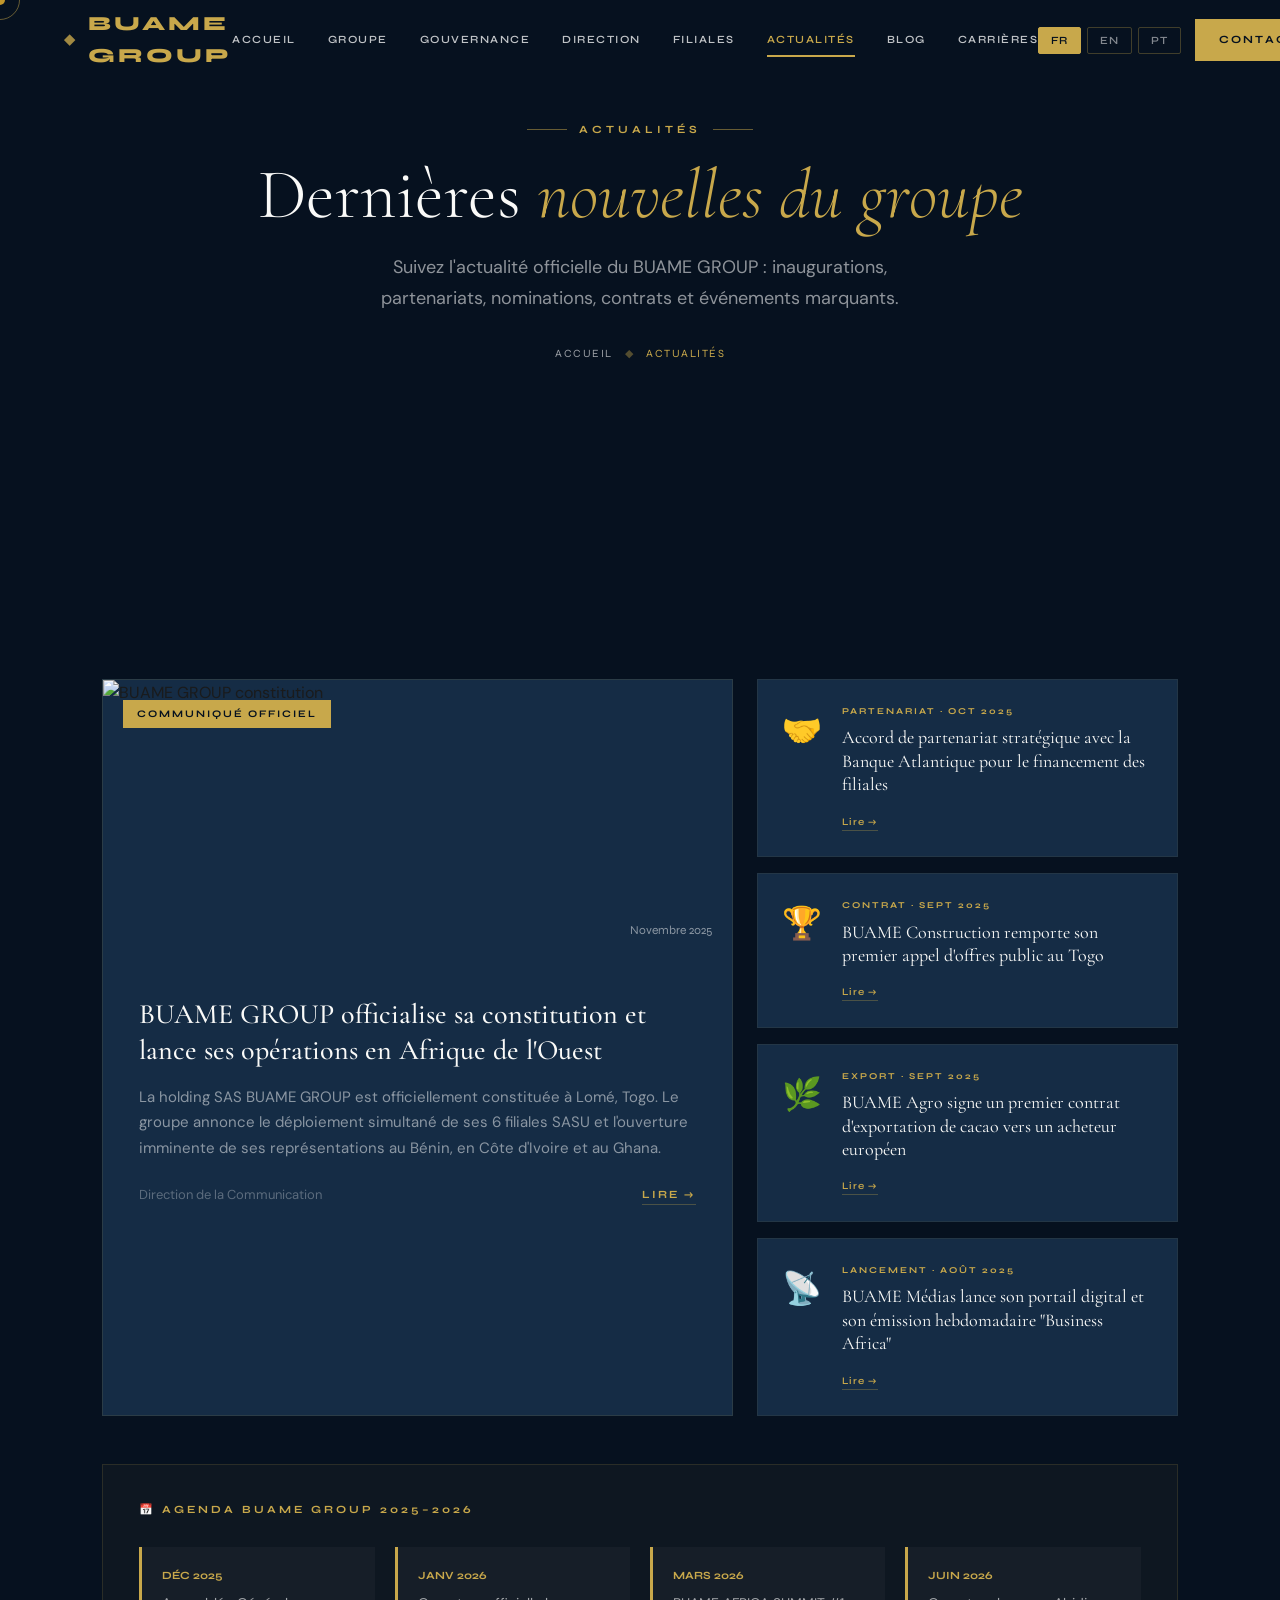
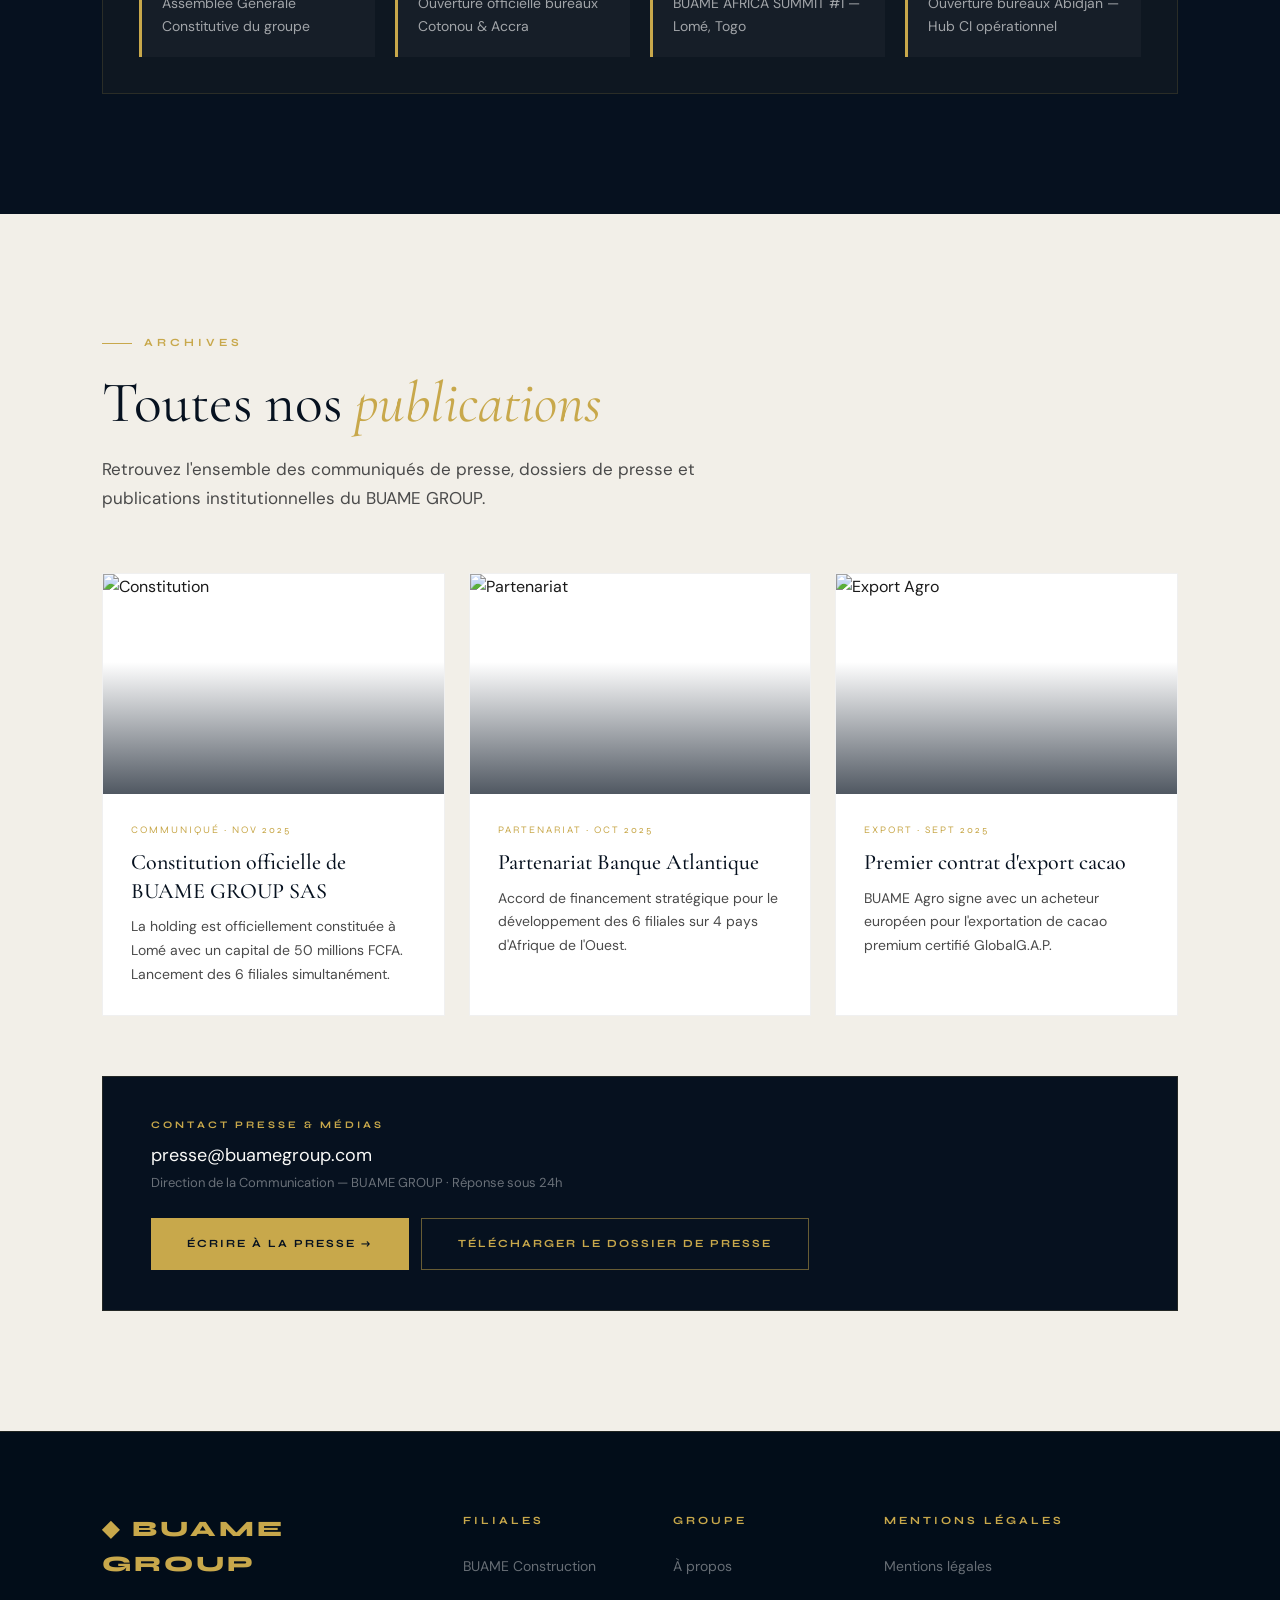
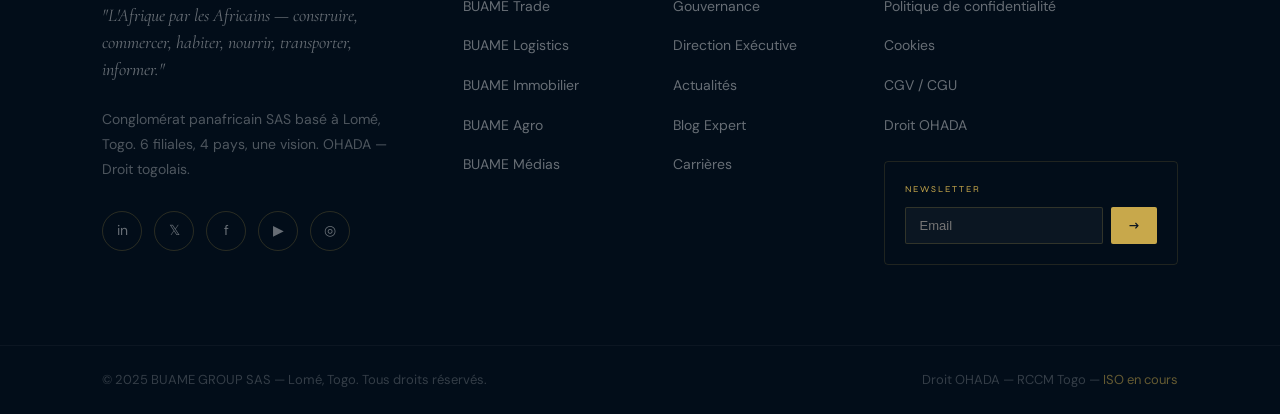
==== actualites.html @ 4467063e "Add files via upload" ====
<!DOCTYPE html>
<html lang="fr">
<head>
<meta charset="UTF-8">
<meta name="viewport" content="width=device-width, initial-scale=1.0">
<title>BUAME GROUP — Actualités | Communiqués Officiels, Partenariats & Événements</title>
<meta name="description" content="Suivez l'actualité officielle de BUAME GROUP : inaugurations, partenariats, nominations, contrats et événements marquants en Afrique de l'Ouest.">
<meta name="robots" content="index, follow">
<link rel="canonical" href="https://www.buamegroup.com/actualites.html">
<link rel="preconnect" href="https://fonts.googleapis.com">
<link href="https://fonts.googleapis.com/css2?family=Cormorant+Garamond:wght@300;400;500;600;700&family=Syne:wght@400;500;600;700;800&family=DM+Sans:wght@300;400;500&display=swap" rel="stylesheet">
<link rel="stylesheet" href="style.css">
</head>
<body>
<div class="cursor" id="cursor"></div>
<div class="cursor-ring" id="cursorRing"></div>
<div class="mobile-menu" id="mobileMenu">
  <a href="index.html" onclick="closeMobileMenu()" data-i18n="nav.home">Accueil</a>
  <a href="groupe.html" onclick="closeMobileMenu()" data-i18n="nav.group">Groupe</a>
  <a href="gouvernance.html" onclick="closeMobileMenu()" data-i18n="nav.governance">Gouvernance</a>
  <a href="direction.html" onclick="closeMobileMenu()" data-i18n="nav.direction">Direction</a>
  <a href="filiales.html" onclick="closeMobileMenu()" data-i18n="nav.filiales">Filiales</a>
  <a href="actualites.html" onclick="closeMobileMenu()" data-i18n="nav.news">Actualités</a>
  <a href="blog.html" onclick="closeMobileMenu()" data-i18n="nav.blog">Blog</a>
  <a href="recrutement.html" onclick="closeMobileMenu()" data-i18n="nav.careers">Carrières</a>
  <a href="contact.html" onclick="closeMobileMenu()" data-i18n="nav.contact">Contact</a>
  <div class="nav-lang" style="margin-top:24px">
    <button class="lang-btn" onclick="setLang('fr');closeMobileMenu()">FR</button>
    <button class="lang-btn" onclick="setLang('en');closeMobileMenu()">EN</button>
    <button class="lang-btn" onclick="setLang('pt');closeMobileMenu()">PT</button>
  </div>
</div>
<nav id="mainNav">
  <a class="nav-logo" href="index.html"><span class="nav-logo-diamond">◆</span> BUAME GROUP</a>
  <div class="nav-links">
    <a href="index.html" data-i18n="nav.home">Accueil</a>
    <a href="groupe.html" data-i18n="nav.group">Groupe</a>
    <a href="gouvernance.html" data-i18n="nav.governance">Gouvernance</a>
    <a href="direction.html" data-i18n="nav.direction">Direction</a>
    <a href="filiales.html" data-i18n="nav.filiales">Filiales</a>
    <a href="actualites.html" class="active" data-i18n="nav.news">Actualités</a>
    <a href="blog.html" data-i18n="nav.blog">Blog</a>
    <a href="recrutement.html" data-i18n="nav.careers">Carrières</a>
  </div>
  <div style="display:flex;gap:14px;align-items:center">
    <div class="nav-lang">
      <button class="lang-btn active" onclick="setLang('fr')">FR</button>
      <button class="lang-btn" onclick="setLang('en')">EN</button>
      <button class="lang-btn" onclick="setLang('pt')">PT</button>
    </div>
    <a href="contact.html" class="nav-cta" data-i18n="nav.contact">Contact</a>
    <div class="nav-hamburger" id="hamburger" onclick="toggleMobileMenu()"><span></span><span></span><span></span></div>
  </div>
</nav>

<section class="page-header">
  <div class="page-header-bg" style="background-image:url('https://images.unsplash.com/photo-1504711434969-e33886168f5c?w=1920&q=80')"></div>
  <div class="page-header-overlay"></div>
  <div class="page-header-content">
    <div class="page-header-eyebrow" data-i18n="actualites.eyebrow">Actualités</div>
    <h1 class="page-header-title">Dernières <em>nouvelles du groupe</em></h1>
    <p class="page-header-subtitle" data-i18n="actualites.subtitle">Suivez l'actualité officielle du BUAME GROUP : inaugurations, partenariats, nominations, contrats et événements marquants.</p>
    <div class="breadcrumbs">
      <a href="index.html">Accueil</a><span class="sep">◆</span><span class="current">Actualités</span>
    </div>
  </div>
</section>

<!-- NEWS FEATURED -->
<section style="background:var(--navy);padding:120px 8%">
  <div class="news-featured">
    <div class="news-main reveal">
      <div class="news-main-img">
        <img src="https://images.unsplash.com/photo-1486406146926-c627a92ad1ab?w=1200&q=80" alt="BUAME GROUP constitution">
        <div class="news-main-img-overlay"></div>
        <div class="news-main-badge">COMMUNIQUÉ OFFICIEL</div>
        <div class="news-main-date">Novembre 2025</div>
      </div>
      <div class="news-main-body">
        <div style="font-family:'Cormorant Garamond',serif;font-size:28px;font-weight:500;color:var(--white);margin-bottom:16px;line-height:1.3">BUAME GROUP officialise sa constitution et lance ses opérations en Afrique de l'Ouest</div>
        <p style="font-size:15px;color:rgba(255,255,255,0.5);line-height:1.7;margin-bottom:24px">La holding SAS BUAME GROUP est officiellement constituée à Lomé, Togo. Le groupe annonce le déploiement simultané de ses 6 filiales SASU et l'ouverture imminente de ses représentations au Bénin, en Côte d'Ivoire et au Ghana.</p>
        <div style="display:flex;justify-content:space-between;align-items:center">
          <span style="font-size:13px;color:rgba(255,255,255,0.3)">Direction de la Communication</span>
          <a href="#" style="font-family:'Syne',sans-serif;font-size:11px;font-weight:700;letter-spacing:2px;text-transform:uppercase;color:var(--gold);text-decoration:none;border-bottom:1px solid rgba(200,168,75,0.3)">Lire →</a>
        </div>
      </div>
    </div>
    <div class="news-list">
      <div class="news-item reveal reveal-delay-1">
        <div class="news-item-icon">🤝</div>
        <div>
          <div class="news-item-meta">Partenariat · Oct 2025</div>
          <div class="news-item-title">Accord de partenariat stratégique avec la Banque Atlantique pour le financement des filiales</div>
          <a href="#" class="news-item-link">Lire →</a>
        </div>
      </div>
      <div class="news-item reveal reveal-delay-2">
        <div class="news-item-icon">🏆</div>
        <div>
          <div class="news-item-meta">Contrat · Sept 2025</div>
          <div class="news-item-title">BUAME Construction remporte son premier appel d'offres public au Togo</div>
          <a href="#" class="news-item-link">Lire →</a>
        </div>
      </div>
      <div class="news-item reveal reveal-delay-3">
        <div class="news-item-icon">🌿</div>
        <div>
          <div class="news-item-meta">Export · Sept 2025</div>
          <div class="news-item-title">BUAME Agro signe un premier contrat d'exportation de cacao vers un acheteur européen</div>
          <a href="#" class="news-item-link">Lire →</a>
        </div>
      </div>
      <div class="news-item reveal reveal-delay-4">
        <div class="news-item-icon">📡</div>
        <div>
          <div class="news-item-meta">Lancement · Août 2025</div>
          <div class="news-item-title">BUAME Médias lance son portail digital et son émission hebdomadaire "Business Africa"</div>
          <a href="#" class="news-item-link">Lire →</a>
        </div>
      </div>
    </div>
  </div>

  <!-- AGENDA -->
  <div class="news-agenda reveal">
    <div class="news-agenda-title">📅 Agenda BUAME GROUP 2025–2026</div>
    <div class="news-agenda-grid">
      <div class="news-agenda-item">
        <div class="news-agenda-date">DÉC 2025</div>
        <div class="news-agenda-text">Assemblée Générale Constitutive du groupe</div>
      </div>
      <div class="news-agenda-item">
        <div class="news-agenda-date">JANV 2026</div>
        <div class="news-agenda-text">Ouverture officielle bureaux Cotonou & Accra</div>
      </div>
      <div class="news-agenda-item">
        <div class="news-agenda-date">MARS 2026</div>
        <div class="news-agenda-text">BUAME AFRICA SUMMIT #1 — Lomé, Togo</div>
      </div>
      <div class="news-agenda-item">
        <div class="news-agenda-date">JUIN 2026</div>
        <div class="news-agenda-text">Ouverture bureaux Abidjan — Hub CI opérationnel</div>
      </div>
    </div>
  </div>
</section>

<!-- ARCHIVES -->
<section style="background:var(--off-white);padding:120px 8%">
  <div class="section-eyebrow">Archives</div>
  <h2 class="section-title">Toutes nos <em>publications</em></h2>
  <p class="section-subtitle" style="margin-bottom:60px">Retrouvez l'ensemble des communiqués de presse, dossiers de presse et publications institutionnelles du BUAME GROUP.</p>
  <div style="display:grid;grid-template-columns:repeat(3,1fr);gap:24px">
    <div class="card reveal">
      <div class="card-img-wrap"><img src="https://images.unsplash.com/photo-1504307651254-35680f356dfd?w=600&q=80" alt="Constitution" class="card-img"><div class="card-img-overlay"></div></div>
      <div class="card-body">
        <div class="card-meta">COMMUNIQUÉ · NOV 2025</div>
        <div class="card-title">Constitution officielle de BUAME GROUP SAS</div>
        <div class="card-text">La holding est officiellement constituée à Lomé avec un capital de 50 millions FCFA. Lancement des 6 filiales simultanément.</div>
      </div>
    </div>
    <div class="card reveal reveal-delay-1">
      <div class="card-img-wrap"><img src="https://images.unsplash.com/photo-1586528116311-ad8dd3c8310d?w=600&q=80" alt="Partenariat" class="card-img"><div class="card-img-overlay"></div></div>
      <div class="card-body">
        <div class="card-meta">PARTENARIAT · OCT 2025</div>
        <div class="card-title">Partenariat Banque Atlantique</div>
        <div class="card-text">Accord de financement stratégique pour le développement des 6 filiales sur 4 pays d'Afrique de l'Ouest.</div>
      </div>
    </div>
    <div class="card reveal reveal-delay-2">
      <div class="card-img-wrap"><img src="https://images.unsplash.com/photo-1500382017468-9049fed747ef?w=600&q=80" alt="Export Agro" class="card-img"><div class="card-img-overlay"></div></div>
      <div class="card-body">
        <div class="card-meta">EXPORT · SEPT 2025</div>
        <div class="card-title">Premier contrat d'export cacao</div>
        <div class="card-text">BUAME Agro signe avec un acheteur européen pour l'exportation de cacao premium certifié GlobalG.A.P.</div>
      </div>
    </div>
  </div>
  <!-- Presse contact -->
  <div style="margin-top:60px;background:var(--navy);padding:40px 48px;display:flex;justify-content:space-between;align-items:center;flex-wrap:wrap;gap:24px;border:1px solid rgba(200,168,75,0.15)" class="reveal">
    <div>
      <div style="font-family:'Syne',sans-serif;font-size:10px;font-weight:700;letter-spacing:3px;text-transform:uppercase;color:var(--gold);margin-bottom:8px">Contact Presse & Médias</div>
      <div style="font-size:18px;color:var(--white)">presse@buamegroup.com</div>
      <div style="font-size:13px;color:rgba(255,255,255,0.4);margin-top:4px">Direction de la Communication — BUAME GROUP · Réponse sous 24h</div>
    </div>
    <div style="display:flex;gap:12px;flex-wrap:wrap">
      <a href="mailto:presse@buamegroup.com" class="btn btn-primary" style="font-size:11px">Écrire à la presse →</a>
      <a href="#" class="btn btn-outline" style="font-size:11px;color:var(--gold)">Télécharger le dossier de presse</a>
    </div>
  </div>
</section>

<footer>
  <div class="footer-main">
    <div class="footer-brand">
      <div class="footer-logo">◆ BUAME GROUP</div>
      <div class="footer-tagline" data-i18n="footer.tagline">"L'Afrique par les Africains — construire, commercer, habiter, nourrir, transporter, informer."</div>
      <div class="footer-desc">Conglomérat panafricain SAS basé à Lomé, Togo. 6 filiales, 4 pays, une vision. OHADA — Droit togolais.</div>
      <div class="social-links">
        <a class="social-link" href="#" aria-label="LinkedIn">in</a>
        <a class="social-link" href="#" aria-label="Twitter/X">𝕏</a>
        <a class="social-link" href="#" aria-label="Facebook">f</a>
        <a class="social-link" href="#" aria-label="YouTube">▶</a>
        <a class="social-link" href="#" aria-label="Instagram">◎</a>
      </div>
    </div>
    <div><div class="footer-col-title">Filiales</div><ul class="footer-links"><li><a href="filiales.html">BUAME Construction</a></li><li><a href="filiales.html">BUAME Trade</a></li><li><a href="filiales.html">BUAME Logistics</a></li><li><a href="filiales.html">BUAME Immobilier</a></li><li><a href="filiales.html">BUAME Agro</a></li><li><a href="filiales.html">BUAME Médias</a></li></ul></div>
    <div><div class="footer-col-title">Groupe</div><ul class="footer-links"><li><a href="groupe.html">À propos</a></li><li><a href="gouvernance.html">Gouvernance</a></li><li><a href="direction.html">Direction Exécutive</a></li><li><a href="actualites.html">Actualités</a></li><li><a href="blog.html">Blog Expert</a></li><li><a href="recrutement.html">Carrières</a></li></ul></div>
    <div>
      <div class="footer-col-title">Mentions Légales</div>
      <ul class="footer-links"><li><a href="#">Mentions légales</a></li><li><a href="#">Politique de confidentialité</a></li><li><a href="#">Cookies</a></li><li><a href="#">CGV / CGU</a></li><li><a href="#">Droit OHADA</a></li></ul>
      <div style="margin-top:24px;padding:20px;border:1px solid rgba(200,168,75,0.15);border-radius:4px">
        <div style="font-family:'Syne',sans-serif;font-size:9px;letter-spacing:2px;text-transform:uppercase;color:var(--gold);margin-bottom:10px">Newsletter</div>
        <div style="display:flex;gap:8px"><input type="email" placeholder="Email" id="newsletterEmail" style="flex:1;padding:10px 14px;background:rgba(255,255,255,0.04);border:1px solid rgba(200,168,75,0.2);color:var(--white);font-size:13px;outline:none;border-radius:2px"><button onclick="subscribeNewsletter()" style="padding:10px 18px;background:var(--gold);color:var(--navy);border:none;cursor:pointer;font-family:'Syne',sans-serif;font-size:12px;font-weight:700;border-radius:2px">→</button></div>
      </div>
    </div>
  </div>
  <div class="footer-bottom">
    <div class="footer-legal">© 2025 BUAME GROUP SAS — Lomé, Togo. Tous droits réservés.</div>
    <div class="footer-legal">Droit OHADA — RCCM Togo — <a href="#">ISO en cours</a></div>
  </div>
</footer>
<div class="modal-overlay" id="filialeModal"><div class="modal"><button class="modal-close" onclick="closeModal()">×</button><div id="modalContent"></div></div></div>
<div id="toast"></div>
<script src="script.js"></script>
</body>
</html>
---- style.css ----
/* ── VARIABLES ── */
:root {
  --gold: #C8A84B;
  --gold-light: #E8C96A;
  --gold-pale: #F5ECC8;
  --gold-dim: rgba(200,168,75,0.15);
  --navy: #06111F;
  --navy-mid: #0D1F35;
  --navy-light: #152C45;
  --navy-soft: #1a3a5c;
  --white: #FAFAF8;
  --off-white: #F2EFE8;
  --cream: #F8F6F0;
  --text: #1A1A1A;
  --text-mid: #4A4A4A;
  --text-light: #888;
  --border: rgba(200,168,75,0.2);
  --radius: 4px;
  --transition: 0.4s cubic-bezier(0.25,0.46,0.45,0.94);
  --shadow-sm: 0 4px 20px rgba(0,0,0,0.05);
  --shadow-md: 0 8px 40px rgba(0,0,0,0.1);
  --shadow-lg: 0 20px 60px rgba(0,0,0,0.15);
  --shadow-gold: 0 12px 40px rgba(200,168,75,0.25);
}

/* ── RESET ── */
*, *::before, *::after { box-sizing: border-box; margin: 0; padding: 0; }
html { scroll-behavior: smooth; font-size: 16px; }
body {
  font-family: 'DM Sans', sans-serif;
  background: var(--white);
  color: var(--text);
  overflow-x: hidden;
  line-height: 1.6;
  -webkit-font-smoothing: antialiased;
}

/* ── CURSOR ── */
@media (pointer: fine) {
  body { cursor: none; }
  .cursor, .cursor-ring { display: block; }
}
@media (pointer: coarse) {
  body { cursor: auto; }
  .cursor, .cursor-ring { display: none !important; }
}
.cursor {
  position: fixed; width: 10px; height: 10px;
  background: var(--gold); border-radius: 50%;
  pointer-events: none; z-index: 99999;
  transform: translate(-50%,-50%);
  transition: transform 0.1s, width 0.3s, height 0.3s, background 0.3s;
  mix-blend-mode: difference;
}
.cursor-ring {
  position: fixed; width: 40px; height: 40px;
  border: 1px solid var(--gold); border-radius: 50%;
  pointer-events: none; z-index: 99998;
  transform: translate(-50%,-50%);
  transition: transform 0.15s ease-out, width 0.3s, height 0.3s, opacity 0.3s;
  opacity: 0.5;
}
body:has(a:hover) .cursor, body:has(button:hover) .cursor,
body:has(.btn:hover) .cursor { width: 6px; height: 6px; }
body:has(a:hover) .cursor-ring, body:has(button:hover) .cursor-ring,
body:has(.btn:hover) .cursor-ring { width: 56px; height: 56px; opacity: 0.8; border-color: var(--gold-light); }

/* ── SCROLLBAR ── */
::-webkit-scrollbar { width: 6px; }
::-webkit-scrollbar-track { background: var(--navy); }
::-webkit-scrollbar-thumb { background: var(--gold); border-radius: 3px; }

/* ── NAV ── */
nav {
  position: fixed; top: 0; left: 0; right: 0; z-index: 1000;
  padding: 0 5%;
  display: flex; align-items: center; justify-content: space-between;
  height: 80px;
  transition: all 0.5s cubic-bezier(0.25,0.46,0.45,0.94);
}
nav.scrolled {
  background: rgba(6,17,31,0.95);
  backdrop-filter: blur(20px) saturate(1.2);
  border-bottom: 1px solid var(--border);
  height: 70px;
}
.nav-logo {
  font-family: 'Syne', sans-serif;
  font-size: 20px; font-weight: 800;
  color: var(--gold); letter-spacing: 3px;
  text-decoration: none;
  display: flex; align-items: center; gap: 10px;
}
.nav-logo-diamond { font-size: 14px; opacity: 0.8; }
.nav-links { display: flex; gap: 32px; align-items: center; }
.nav-links a {
  font-family: 'Syne', sans-serif;
  font-size: 11px; font-weight: 600;
  color: rgba(255,255,255,0.75);
  text-decoration: none; letter-spacing: 1.5px; text-transform: uppercase;
  transition: all 0.3s ease;
  position: relative;
  padding: 8px 0;
}
.nav-links a::after {
  content: ''; position: absolute; bottom: 0; left: 0; width: 0; height: 2px;
  background: var(--gold); transition: width 0.3s ease;
}
.nav-links a:hover, .nav-links a.active { color: var(--gold); }
.nav-links a:hover::after, .nav-links a.active::after { width: 100%; }
.nav-lang { display: flex; gap: 6px; }
.lang-btn {
  font-family: 'Syne', sans-serif;
  font-size: 11px; font-weight: 600;
  padding: 6px 12px; border-radius: 2px;
  border: 1px solid rgba(200,168,75,0.3);
  background: transparent; color: rgba(255,255,255,0.5);
  cursor: none; letter-spacing: 1px;
  transition: all 0.3s;
}
.lang-btn.active, .lang-btn:hover {
  background: var(--gold); color: var(--navy); border-color: var(--gold);
}
.nav-cta {
  font-family: 'Syne', sans-serif;
  font-size: 11px; font-weight: 700; letter-spacing: 2px; text-transform: uppercase;
  padding: 12px 24px; background: var(--gold); color: var(--navy);
  border: none; cursor: none; transition: all 0.3s;
  text-decoration: none; display: inline-block;
}
.nav-cta:hover { background: var(--gold-light); transform: translateY(-2px); box-shadow: var(--shadow-gold); }
.nav-hamburger { display: none; flex-direction: column; gap: 6px; cursor: none; padding: 8px; }
.nav-hamburger span { display: block; width: 26px; height: 1.5px; background: var(--gold); transition: all 0.3s; border-radius: 1px; }

/* ── MOBILE MENU ── */
.mobile-menu {
  position: fixed; inset: 0; background: var(--navy);
  z-index: 999; display: flex; flex-direction: column;
  align-items: center; justify-content: center; gap: 28px;
  transform: translateX(100%);
  transition: transform 0.6s cubic-bezier(0.25,0.46,0.45,0.94);
}
.mobile-menu.open { transform: translateX(0); }
.mobile-menu a {
  font-family: 'Cormorant Garamond', serif;
  font-size: 32px; font-weight: 300; color: var(--white);
  text-decoration: none; transition: color 0.3s;
  letter-spacing: 1px;
}
.mobile-menu a:hover { color: var(--gold); }
.mobile-menu .nav-lang { margin-top: 20px; }

/* ── PAGE HEADER ── */
.page-header {
  min-height: 55vh;
  background: var(--navy);
  display: flex; align-items: center; justify-content: center;
  position: relative; overflow: hidden;
  padding-top: 80px;
}
.page-header-bg {
  position: absolute; inset: 0;
  background-size: cover; background-position: center;
  transform: scale(1.1);
  transition: transform 10s ease, opacity 0.5s;
}
.page-header-overlay {
  position: absolute; inset: 0;
  background: linear-gradient(135deg, rgba(6,17,31,0.88) 0%, rgba(6,17,31,0.7) 50%, rgba(6,17,31,0.9) 100%);
}
.page-header-content {
  position: relative; z-index: 2; text-align: center;
  max-width: 900px; padding: 0 20px;
}
.page-header-eyebrow {
  font-family: 'Syne', sans-serif;
  font-size: 11px; font-weight: 700;
  color: var(--gold); letter-spacing: 4px; text-transform: uppercase;
  margin-bottom: 20px;
  display: inline-flex; align-items: center; gap: 12px;
}
.page-header-eyebrow::before, .page-header-eyebrow::after {
  content: ''; width: 40px; height: 1px; background: var(--gold); opacity: 0.5;
}
.page-header-title {
  font-family: 'Cormorant Garamond', serif;
  font-size: clamp(42px, 5.5vw, 76px);
  font-weight: 300; color: var(--white); line-height: 1.05; margin-bottom: 20px;
}
.page-header-title em { font-style: italic; color: var(--gold); }
.page-header-subtitle {
  font-size: 18px; color: rgba(255,255,255,0.55); line-height: 1.7; max-width: 600px; margin: 0 auto;
}

/* ── BREADCRUMBS ── */
.breadcrumbs {
  display: flex; gap: 12px; align-items: center; justify-content: center;
  font-family: 'Syne', sans-serif; font-size: 11px;
  letter-spacing: 1.5px; text-transform: uppercase;
  color: rgba(255,255,255,0.4); margin-top: 32px;
}
.breadcrumbs a { color: rgba(255,255,255,0.6); text-decoration: none; transition: color 0.3s; }
.breadcrumbs a:hover { color: var(--gold); }
.breadcrumbs .sep { color: rgba(200,168,75,0.4); }
.breadcrumbs .current { color: var(--gold); }

/* ── HERO (Home) ── */
.hero {
  min-height: 100vh;
  position: relative; overflow: hidden;
  display: flex; align-items: center;
  background: var(--navy);
}
.hero-bg-img {
  position: absolute; inset: 0;
  background-size: cover; background-position: center;
  transform: scale(1.1);
  transition: transform 10s ease;
}
.hero-bg-overlay {
  position: absolute; inset: 0;
  background: linear-gradient(135deg, rgba(6,17,31,0.92) 0%, rgba(6,17,31,0.75) 50%, rgba(6,17,31,0.88) 100%);
}
.hero-grid-pattern {
  position: absolute; inset: 0;
  background-image:
    linear-gradient(rgba(200,168,75,0.03) 1px, transparent 1px),
    linear-gradient(90deg, rgba(200,168,75,0.03) 1px, transparent 1px);
  background-size: 80px 80px;
  pointer-events: none;
}
.hero-content {
  position: relative; z-index: 2;
  display: grid; grid-template-columns: 1fr 1fr; gap: 60px;
  align-items: center; width: 100%; padding: 0 10%;
  padding-top: 80px;
}
.hero-left { position: relative; z-index: 2; }
.hero-eyebrow {
  font-family: 'Syne', sans-serif;
  font-size: 11px; font-weight: 700;
  color: var(--gold); letter-spacing: 4px; text-transform: uppercase;
  margin-bottom: 28px;
  display: flex; align-items: center; gap: 12px;
}
.hero-eyebrow::before {
  content: ''; width: 40px; height: 1px; background: var(--gold);
}
.hero-title {
  font-family: 'Cormorant Garamond', serif;
  font-size: clamp(48px, 5.5vw, 84px);
  font-weight: 300; line-height: 1.0;
  color: var(--white); margin-bottom: 16px;
}
.hero-title strong { font-weight: 600; color: var(--gold); display: block; }
.hero-subtitle {
  font-family: 'Cormorant Garamond', serif;
  font-size: clamp(18px, 2.5vw, 26px);
  font-weight: 400; font-style: italic;
  color: rgba(255,255,255,0.45); margin-bottom: 36px; line-height: 1.4;
}
.hero-desc {
  font-size: 16px; color: rgba(255,255,255,0.6);
  line-height: 1.8; max-width: 480px; margin-bottom: 48px;
}
.hero-actions { display: flex; gap: 16px; flex-wrap: wrap; }

/* ── BUTTONS ── */
.btn {
  font-family: 'Syne', sans-serif;
  font-size: 12px; font-weight: 700; letter-spacing: 2px; text-transform: uppercase;
  padding: 16px 36px; border: none; cursor: none; transition: all 0.3s;
  text-decoration: none; display: inline-flex; align-items: center; gap: 8px;
  position: relative; overflow: hidden;
}
.btn-primary {
  background: var(--gold); color: var(--navy);
}
.btn-primary:hover {
  background: var(--gold-light); transform: translateY(-2px);
  box-shadow: var(--shadow-gold);
}
.btn-outline {
  background: transparent; color: var(--gold);
  border: 1px solid rgba(200,168,75,0.5);
}
.btn-outline:hover {
  border-color: var(--gold); background: rgba(200,168,75,0.08);
  transform: translateY(-2px);
}
.btn-white {
  background: var(--white); color: var(--navy);
}
.btn-white:hover { background: var(--off-white); transform: translateY(-2px); }

/* ── HERO RIGHT / DIAMOND ── */
.hero-right {
  position: relative; z-index: 2;
  display: flex; align-items: center; justify-content: center;
  height: 100%;
}
.hero-diamond-wrap {
  position: relative; width: 420px; height: 420px;
}
.hero-diamond {
  position: absolute; inset: 0;
  display: flex; align-items: center; justify-content: center;
}
.hero-diamond svg { width: 100%; height: 100%; }
.diamond-pulse {
  position: absolute; inset: -20px;
  border: 1px solid rgba(200,168,75,0.15);
  border-radius: 50%;
  animation: pulse 3s ease-in-out infinite;
}
.diamond-pulse-2 { inset: -50px; animation-delay: 1.5s; }
@keyframes pulse {
  0%,100% { opacity: 0.3; transform: scale(0.95); }
  50% { opacity: 0.8; transform: scale(1.05); }
}

/* ── HERO STATS ── */
.hero-stats {
  position: absolute; bottom: 0; left: 0; right: 0;
  background: rgba(200,168,75,0.08); border-top: 1px solid var(--border);
  display: grid; grid-template-columns: repeat(4, 1fr);
  z-index: 3;
}
.hero-stat {
  padding: 32px 24px; border-right: 1px solid var(--border);
  text-align: center;
}
.hero-stat:last-child { border-right: none; }
.stat-number {
  font-family: 'Cormorant Garamond', serif;
  font-size: 44px; font-weight: 600; color: var(--gold);
  line-height: 1;
}
.stat-label {
  font-family: 'Syne', sans-serif;
  font-size: 10px; letter-spacing: 2px; text-transform: uppercase;
  color: rgba(255,255,255,0.4); margin-top: 8px;
}

/* ── TICKER ── */
.ticker {
  background: var(--gold); overflow: hidden;
  padding: 12px 0; white-space: nowrap;
}
.ticker-inner {
  display: inline-flex; gap: 0;
  animation: ticker 35s linear infinite;
}
.ticker-item {
  font-family: 'Syne', sans-serif;
  font-size: 11px; font-weight: 700;
  color: var(--navy); letter-spacing: 2px; text-transform: uppercase;
  padding: 0 40px;
}
.ticker-sep { color: var(--navy); opacity: 0.4; }
@keyframes ticker { 0% { transform: translateX(0); } 100% { transform: translateX(-50%); } }

/* ── SECTIONS ── */
section { padding: 100px 8%; }
.section-eyebrow {
  font-family: 'Syne', sans-serif;
  font-size: 11px; font-weight: 700;
  color: var(--gold); letter-spacing: 4px; text-transform: uppercase;
  margin-bottom: 20px;
  display: flex; align-items: center; gap: 12px;
}
.section-eyebrow::before { content: ''; width: 30px; height: 1px; background: var(--gold); }
.section-title {
  font-family: 'Cormorant Garamond', serif;
  font-size: clamp(36px, 4.5vw, 64px);
  font-weight: 400; line-height: 1.1;
  color: var(--navy); margin-bottom: 20px;
}
.section-title em { font-style: italic; color: var(--gold); }
.section-subtitle {
  font-size: 17px; color: var(--text-mid);
  line-height: 1.7; max-width: 600px;
}

/* ── REVEAL ANIMATIONS ── */
.reveal {
  opacity: 0; transform: translateY(50px);
  transition: all 0.9s cubic-bezier(0.25,0.46,0.45,0.94);
}
.reveal.visible { opacity: 1; transform: translateY(0); }
.reveal-delay-1 { transition-delay: 0.1s; }
.reveal-delay-2 { transition-delay: 0.2s; }
.reveal-delay-3 { transition-delay: 0.3s; }
.reveal-delay-4 { transition-delay: 0.4s; }
.reveal-delay-5 { transition-delay: 0.5s; }

.reveal-left {
  opacity: 0; transform: translateX(-50px);
  transition: all 0.9s cubic-bezier(0.25,0.46,0.45,0.94);
}
.reveal-left.visible { opacity: 1; transform: translateX(0); }

.reveal-scale {
  opacity: 0; transform: scale(0.9);
  transition: all 0.9s cubic-bezier(0.25,0.46,0.45,0.94);
}
.reveal-scale.visible { opacity: 1; transform: scale(1); }

/* ── CARDS ── */
.card {
  background: #fff;
  border: 1px solid rgba(0,0,0,0.06);
  transition: all 0.4s ease;
  overflow: hidden;
}
.card:hover {
  transform: translateY(-6px);
  box-shadow: var(--shadow-lg);
  border-color: rgba(200,168,75,0.2);
}
.card-img-wrap {
  position: relative; overflow: hidden; height: 220px;
}
.card-img {
  width: 100%; height: 100%; object-fit: cover;
  transition: transform 0.6s ease;
}
.card:hover .card-img { transform: scale(1.08); }
.card-img-overlay {
  position: absolute; inset: 0;
  background: linear-gradient(to top, rgba(6,17,31,0.7), transparent 60%);
}
.card-body { padding: 28px; }
.card-title {
  font-family: 'Cormorant Garamond', serif;
  font-size: 22px; font-weight: 500; color: var(--navy);
  margin-bottom: 10px; line-height: 1.3;
}
.card-text {
  font-size: 14px; color: var(--text-mid); line-height: 1.7;
}
.card-meta {
  font-family: 'Syne', sans-serif; font-size: 10px;
  letter-spacing: 2px; text-transform: uppercase;
  color: var(--gold); margin-bottom: 10px;
}

/* ── ABOUT ── */
.about { background: var(--off-white); }
.about-grid { display: grid; grid-template-columns: 1fr 1.2fr; gap: 80px; align-items: start; margin-top: 60px; }
.about-img-wrap {
  position: relative; overflow: hidden;
  border-radius: var(--radius);
}
.about-img {
  width: 100%; height: 100%; object-fit: cover;
  min-height: 500px;
}
.about-img-overlay {
  position: absolute; inset: 0;
  background: linear-gradient(to top, rgba(6,17,31,0.6), transparent);
}
.about-numbers { display: grid; grid-template-columns: 1fr 1fr; gap: 2px; margin-bottom: 40px; }
.about-number-card {
  background: var(--navy); padding: 36px 28px;
  transition: all 0.3s;
}
.about-number-card:hover { background: var(--navy-mid); transform: translateY(-2px); }
.about-num {
  font-family: 'Cormorant Garamond', serif;
  font-size: 48px; font-weight: 600; color: var(--gold); line-height: 1;
}
.about-num-label {
  font-family: 'Syne', sans-serif;
  font-size: 10px; letter-spacing: 2px; text-transform: uppercase;
  color: rgba(255,255,255,0.5); margin-top: 8px;
}
.about-text p {
  font-size: 16px; color: var(--text-mid);
  line-height: 1.9; margin-bottom: 20px;
}
.about-vision {
  background: var(--navy); padding: 36px;
  border-left: 3px solid var(--gold); margin-top: 30px;
  position: relative;
}
.about-vision::before {
  content: '"'; position: absolute; top: 20px; left: 20px;
  font-family: 'Cormorant Garamond', serif; font-size: 80px;
  color: rgba(200,168,75,0.15); line-height: 1;
}
.about-vision p {
  font-family: 'Cormorant Garamond', serif;
  font-size: 22px; font-weight: 400; font-style: italic;
  color: var(--white); line-height: 1.6; position: relative; z-index: 1;
}
.about-vision cite {
  display: block; margin-top: 16px;
  font-family: 'Syne', sans-serif; font-style: normal;
  font-size: 11px; letter-spacing: 2px; color: var(--gold);
}

/* ── FILIALES ── */
.filiales { background: var(--navy); }
.filiales .section-title { color: var(--white); }
.filiales .section-subtitle { color: rgba(255,255,255,0.5); }
.filiales-grid {
  display: grid; grid-template-columns: repeat(3, 1fr); gap: 24px;
  margin-top: 64px;
}
.filiale-card {
  background: var(--navy-light);
  border: 1px solid rgba(200,168,75,0.08);
  transition: all 0.4s ease;
  position: relative; overflow: hidden;
  cursor: none;
}
.filiale-card::before {
  content: ''; position: absolute;
  top: 0; left: 0; right: 0; height: 3px;
  background: var(--gold);
  transform: scaleX(0); transition: transform 0.4s;
}
.filiale-card:hover { background: var(--navy-mid); transform: translateY(-6px); border-color: rgba(200,168,75,0.25); box-shadow: 0 20px 50px rgba(0,0,0,0.3); }
.filiale-card:hover::before { transform: scaleX(1); }
.filiale-card-img {
  height: 180px; width: 100%; object-fit: cover;
  opacity: 0.5; transition: all 0.4s;
}
.filiale-card:hover .filiale-card-img { opacity: 0.7; transform: scale(1.05); }
.filiale-card-body { padding: 32px; position: relative; }
.filiale-num {
  font-family: 'Cormorant Garamond', serif;
  font-size: 72px; font-weight: 300;
  color: rgba(200,168,75,0.08); line-height: 1;
  position: absolute; top: 16px; right: 20px;
}
.filiale-icon { font-size: 32px; margin-bottom: 16px; position: relative; z-index: 1; }
.filiale-name {
  font-family: 'Syne', sans-serif;
  font-size: 12px; font-weight: 700; letter-spacing: 3px; text-transform: uppercase;
  color: var(--gold); margin-bottom: 10px;
}
.filiale-full {
  font-family: 'Cormorant Garamond', serif;
  font-size: 24px; font-weight: 400;
  color: var(--white); margin-bottom: 14px; line-height: 1.2;
}
.filiale-desc {
  font-size: 14px; color: rgba(255,255,255,0.5);
  line-height: 1.7; margin-bottom: 20px;
}
.filiale-tags { display: flex; flex-wrap: wrap; gap: 6px; }
.filiale-tag {
  font-family: 'Syne', sans-serif;
  font-size: 10px; font-weight: 600; letter-spacing: 1px; text-transform: uppercase;
  padding: 5px 12px; border: 1px solid rgba(200,168,75,0.3); color: var(--gold);
  background: rgba(200,168,75,0.05);
}
.filiale-countries {
  display: flex; gap: 10px; margin-top: 20px; flex-wrap: wrap;
}
.country-flag {
  font-size: 20px;
  filter: drop-shadow(0 2px 4px rgba(0,0,0,0.3));
  transition: transform 0.3s;
}
.filiale-card:hover .country-flag { transform: scale(1.15); }

/* ── STRATEGY ── */
.strategy { background: var(--off-white); }
.strategy-layout { display: grid; grid-template-columns: 1fr 1fr; gap: 80px; align-items: center; margin-top: 64px; }
.diamond-strategy {
  position: relative; display: flex; align-items: center; justify-content: center;
  min-height: 400px;
}
.diamond-strategy svg { width: 100%; max-width: 380px; }
.strategy-list { }
.strategy-item {
  display: flex; gap: 24px; align-items: flex-start;
  padding: 24px 0; border-bottom: 1px solid rgba(0,0,0,0.06);
  transition: all 0.3s; cursor: none;
}
.strategy-item:hover .strategy-facet { background: var(--gold); color: var(--navy); transform: rotate(45deg); }
.strategy-item:last-child { border-bottom: none; }
.strategy-facet {
  width: 44px; height: 44px; flex-shrink: 0;
  border: 1.5px solid var(--gold); color: var(--gold);
  display: flex; align-items: center; justify-content: center;
  font-family: 'Cormorant Garamond', serif; font-size: 18px; font-weight: 600;
  transition: all 0.4s cubic-bezier(0.25,0.46,0.45,0.94);
}
.strategy-title {
  font-family: 'Syne', sans-serif;
  font-size: 13px; font-weight: 700; letter-spacing: 1.5px; text-transform: uppercase;
  color: var(--navy); margin-bottom: 6px;
}
.strategy-desc { font-size: 15px; color: var(--text-mid); line-height: 1.7; }

/* ── PAYS ── */
.pays { background: var(--navy); position: relative; overflow: hidden; }
.pays .section-title { color: var(--white); }
.pays .section-subtitle { color: rgba(255,255,255,0.5); }
.pays-grid {
  display: grid; grid-template-columns: repeat(4, 1fr); gap: 20px;
  margin-top: 64px;
}
.pays-card {
  background: var(--navy-light);
  padding: 40px 28px; text-align: center;
  border: 1px solid rgba(200,168,75,0.08);
  transition: all 0.4s ease; cursor: none; position: relative; overflow: hidden;
}
.pays-card:hover { background: rgba(200,168,75,0.06); transform: translateY(-8px); border-color: rgba(200,168,75,0.25); box-shadow: 0 20px 50px rgba(0,0,0,0.3); }
.pays-card-img {
  width: 80px; height: 80px; border-radius: 50%; object-fit: cover;
  margin: 0 auto 16px; border: 2px solid rgba(200,168,75,0.3);
  transition: all 0.4s;
}
.pays-card:hover .pays-card-img { transform: scale(1.1); border-color: var(--gold); }
.pays-flag { font-size: 48px; margin-bottom: 16px; display: block; transition: transform 0.4s; }
.pays-card:hover .pays-flag { transform: scale(1.2); }
.pays-name {
  font-family: 'Syne', sans-serif;
  font-size: 14px; font-weight: 700; letter-spacing: 3px; text-transform: uppercase;
  color: var(--white); margin-bottom: 6px;
}
.pays-role { font-size: 13px; color: var(--gold); letter-spacing: 1px; margin-bottom: 16px; }
.pays-filiales { font-size: 14px; color: rgba(255,255,255,0.45); line-height: 1.7; }
.pays-badge {
  display: inline-block; margin-top: 20px;
  font-family: 'Syne', sans-serif; font-size: 10px; font-weight: 700;
  letter-spacing: 2px; text-transform: uppercase;
  padding: 6px 16px; background: rgba(200,168,75,0.1); color: var(--gold);
  border: 1px solid rgba(200,168,75,0.3);
}

/* ── GOUVERNANCE ── */
.governance-grid {
  display: grid; grid-template-columns: repeat(3, 1fr); gap: 24px; margin-top: 64px;
}
.governance-card {
  background: var(--navy-light);
  padding: 44px 36px;
  border: 1px solid rgba(200,168,75,0.1);
  position: relative; overflow: hidden;
  transition: all 0.4s ease;
}
.governance-card:hover {
  transform: translateY(-6px);
  border-color: rgba(200,168,75,0.3);
  box-shadow: 0 20px 50px rgba(0,0,0,0.2);
}
.governance-card.featured {
  background: rgba(200,168,75,0.06);
  border: 1px solid rgba(200,168,75,0.25);
}
.governance-num {
  position: absolute; top: 20px; right: 24px;
  font-family: 'Cormorant Garamond', serif; font-size: 72px;
  font-weight: 300; color: rgba(200,168,75,0.08); line-height: 1;
}
.governance-icon { font-size: 36px; margin-bottom: 20px; position: relative; z-index: 1; }
.governance-name {
  font-family: 'Syne', sans-serif; font-size: 12px; font-weight: 700;
  letter-spacing: 3px; text-transform: uppercase; color: var(--gold);
  margin-bottom: 14px;
}
.governance-desc {
  font-size: 15px; color: rgba(255,255,255,0.6); line-height: 1.7; margin-bottom: 24px;
}
.governance-list {
  display: flex; flex-direction: column; gap: 10px;
}
.governance-item {
  font-size: 13px; color: rgba(255,255,255,0.4);
  padding: 10px 12px; border-left: 2px solid rgba(200,168,75,0.3);
  background: rgba(255,255,255,0.02);
  transition: all 0.3s;
}
.governance-card:hover .governance-item { border-left-color: var(--gold); color: rgba(255,255,255,0.6); }

.governance-principles {
  display: grid; grid-template-columns: repeat(4, 1fr); gap: 20px; margin-top: 48px;
}
.governance-principle {
  background: rgba(200,168,75,0.04); padding: 32px 24px;
  border: 1px solid rgba(200,168,75,0.08); text-align: center;
  transition: all 0.4s;
}
.governance-principle:hover { background: rgba(200,168,75,0.08); transform: translateY(-4px); }
.governance-principle-icon { font-size: 32px; margin-bottom: 16px; }
.governance-principle-title {
  font-family: 'Syne', sans-serif; font-size: 11px; font-weight: 700;
  letter-spacing: 2px; text-transform: uppercase; color: var(--gold); margin-bottom: 10px;
}
.governance-principle-desc { font-size: 14px; color: rgba(255,255,255,0.4); line-height: 1.6; }

/* ── DIRECTION ── */
.team-grid {
  display: grid; grid-template-columns: repeat(3, 1fr); gap: 28px; margin-top: 64px;
}
.team-card {
  background: #fff; border: 1px solid rgba(0,0,0,0.06);
  overflow: hidden; transition: all 0.4s ease;
  position: relative;
}
.team-card:hover {
  transform: translateY(-8px);
  box-shadow: var(--shadow-lg);
}
.team-card-accent {
  height: 5px; background: var(--gold);
  transition: height 0.3s;
}
.team-card:hover .team-card-accent { height: 8px; }
.team-card-body { padding: 36px; }
.team-avatar {
  width: 80px; height: 80px; border-radius: 50%;
  background: linear-gradient(135deg, var(--navy), var(--navy-light));
  display: flex; align-items: center; justify-content: center;
  font-size: 28px; margin-bottom: 20px;
  border: 3px solid rgba(200,168,75,0.3);
  position: relative; overflow: hidden;
}
.team-avatar::after {
  content: ''; position: absolute; inset: 0;
  background: radial-gradient(circle at 30% 30%, rgba(200,168,75,0.2), transparent 70%);
}
.team-role {
  font-family: 'Syne', sans-serif; font-size: 10px; font-weight: 700;
  letter-spacing: 3px; text-transform: uppercase; color: var(--gold); margin-bottom: 6px;
}
.team-name {
  font-family: 'Cormorant Garamond', serif; font-size: 26px;
  font-weight: 500; color: var(--navy); margin-bottom: 6px;
}
.team-location {
  font-size: 13px; color: var(--text-light); margin-bottom: 20px;
}
.team-bio {
  font-size: 14px; color: var(--text-mid); line-height: 1.7; margin-bottom: 24px;
}
.team-tags { display: flex; flex-wrap: wrap; gap: 6px; }
.team-tag {
  font-family: 'Syne', sans-serif; font-size: 10px; font-weight: 600;
  letter-spacing: 1px; padding: 5px 12px;
  border: 1px solid rgba(200,168,75,0.3); color: var(--gold);
  background: rgba(200,168,75,0.04);
}

/* ── ACTUALITÉS ── */
.news-featured {
  display: grid; grid-template-columns: 1.5fr 1fr; gap: 24px; margin-top: 64px;
}
.news-main {
  background: var(--navy-light); border: 1px solid rgba(200,168,75,0.12);
  overflow: hidden; transition: all 0.4s;
}
.news-main:hover { border-color: rgba(200,168,75,0.4); }
.news-main-img {
  height: 280px; position: relative; overflow: hidden;
}
.news-main-img img {
  width: 100%; height: 100%; object-fit: cover;
  transition: transform 0.6s;
}
.news-main:hover .news-main-img img { transform: scale(1.05); }
.news-main-img-overlay {
  position: absolute; inset: 0;
  background: linear-gradient(to top, var(--navy-light), transparent);
}
.news-main-badge {
  position: absolute; top: 20px; left: 20px;
  font-family: 'Syne', sans-serif; font-size: 10px; font-weight: 700;
  letter-spacing: 2px; text-transform: uppercase;
  padding: 6px 14px; background: var(--gold); color: var(--navy);
}
.news-main-date {
  position: absolute; bottom: 20px; right: 20px;
  font-family: 'Syne', sans-serif; font-size: 12px; color: rgba(255,255,255,0.5);
}
.news-main-body { padding: 36px; }
.news-main-title {
  font-family: 'Cormorant Garamond', serif; font-size: 28px;
  font-weight: 500; color: var(--white); margin-bottom: 16px; line-height: 1.3;
}
.news-main-excerpt {
  font-size: 15px; color: rgba(255,255,255,0.5); line-height: 1.7; margin-bottom: 24px;
}
.news-list { display: flex; flex-direction: column; gap: 16px; }
.news-item {
  background: var(--navy-light); border: 1px solid rgba(200,168,75,0.08);
  padding: 24px; display: flex; gap: 20px; align-items: flex-start;
  transition: all 0.3s;
}
.news-item:hover { border-color: rgba(200,168,75,0.3); background: rgba(200,168,75,0.05); transform: translateX(4px); }
.news-item-icon { font-size: 32px; flex-shrink: 0; }
.news-item-meta {
  font-family: 'Syne', sans-serif; font-size: 9px; font-weight: 700;
  letter-spacing: 2px; text-transform: uppercase; color: var(--gold); margin-bottom: 8px;
}
.news-item-title {
  font-family: 'Cormorant Garamond', serif; font-size: 18px;
  color: var(--white); margin-bottom: 10px; line-height: 1.3;
}
.news-item-link {
  font-family: 'Syne', sans-serif; font-size: 10px; font-weight: 600;
  letter-spacing: 1px; color: var(--gold); text-decoration: none;
  border-bottom: 1px solid rgba(200,168,75,0.3); padding-bottom: 2px;
  transition: border-color 0.3s;
}
.news-item-link:hover { border-color: var(--gold); }

.news-agenda {
  margin-top: 48px; padding: 36px;
  border: 1px solid rgba(200,168,75,0.15); background: rgba(200,168,75,0.04);
}
.news-agenda-title {
  font-family: 'Syne', sans-serif; font-size: 11px; font-weight: 700;
  letter-spacing: 3px; text-transform: uppercase; color: var(--gold); margin-bottom: 28px;
}
.news-agenda-grid {
  display: grid; grid-template-columns: repeat(4, 1fr); gap: 20px;
}
.news-agenda-item {
  padding: 20px; background: rgba(255,255,255,0.03);
  border-left: 3px solid var(--gold); transition: all 0.3s;
}
.news-agenda-item:hover { background: rgba(255,255,255,0.06); transform: translateX(4px); }
.news-agenda-date {
  font-family: 'Syne', sans-serif; font-size: 11px; font-weight: 700;
  color: var(--gold); margin-bottom: 8px;
}
.news-agenda-text { font-size: 14px; color: rgba(255,255,255,0.6); line-height: 1.6; }

/* ── BLOG ── */
.blog { background: var(--white); }
.blog-filters {
  display: flex; justify-content: space-between; align-items: center;
  margin-top: 48px; margin-bottom: 32px; flex-wrap: wrap; gap: 16px;
}
.blog-grid {
  display: grid; grid-template-columns: 2fr 1fr 1fr; gap: 24px;
}
.blog-card {
  background: var(--off-white); overflow: hidden;
  border: 1px solid rgba(0,0,0,0.06); transition: all 0.4s ease;
}
.blog-card:hover { transform: translateY(-6px); box-shadow: var(--shadow-lg); }
.blog-card-img {
  height: 220px; position: relative; overflow: hidden;
}
.blog-card-img img {
  width: 100%; height: 100%; object-fit: cover;
  transition: transform 0.6s;
}
.blog-card:hover .blog-card-img img { transform: scale(1.08); }
.blog-card-img-overlay {
  position: absolute; inset: 0;
  background: linear-gradient(to top, rgba(6,17,31,0.6), transparent);
}
.blog-cat {
  position: absolute; top: 16px; left: 16px;
  font-family: 'Syne', sans-serif; font-size: 10px; font-weight: 700;
  letter-spacing: 2px; text-transform: uppercase;
  padding: 6px 14px; background: var(--gold); color: var(--navy);
}
.blog-body { padding: 28px; }
.blog-date { font-size: 13px; color: var(--text-light); margin-bottom: 10px; }
.blog-title {
  font-family: 'Cormorant Garamond', serif;
  font-size: 22px; font-weight: 500;
  color: var(--navy); margin-bottom: 12px; line-height: 1.3;
}
.blog-card.featured .blog-title { font-size: 30px; }
.blog-excerpt { font-size: 15px; color: var(--text-mid); line-height: 1.7; margin-bottom: 20px; }
.blog-meta { display: flex; justify-content: space-between; align-items: center; }
.blog-author { font-size: 13px; color: var(--text-light); }
.blog-read {
  font-family: 'Syne', sans-serif; font-size: 11px; font-weight: 600;
  letter-spacing: 1px; text-transform: uppercase;
  color: var(--gold); text-decoration: none;
  border-bottom: 1px solid rgba(200,168,75,0.3);
  transition: border-color 0.3s;
}
.blog-read:hover { border-color: var(--gold); }
.blog-sidebar { display: flex; flex-direction: column; gap: 24px; }

/* ── RECRUTEMENT ── */
.recrutement { background: var(--off-white); }
.recru-header {
  display: grid; grid-template-columns: 1fr 1fr; gap: 60px;
  align-items: start; margin-bottom: 64px;
}
.recru-img {
  width: 100%; height: 100%; object-fit: cover;
  border-radius: var(--radius); min-height: 400px;
}
.recru-culture-title {
  font-family: 'Cormorant Garamond', serif;
  font-size: 32px; color: var(--navy); margin-bottom: 16px;
}
.recru-culture p { font-size: 16px; color: var(--text-mid); line-height: 1.8; margin-bottom: 16px; }
.recru-perks { display: grid; grid-template-columns: 1fr 1fr; gap: 16px; margin-top: 28px; }
.recru-perk {
  background: var(--white); padding: 22px;
  border-left: 3px solid var(--gold);
  transition: all 0.3s;
}
.recru-perk:hover { transform: translateX(4px); box-shadow: var(--shadow-sm); }
.recru-perk strong {
  display: block; color: var(--navy); font-family: 'Syne', sans-serif;
  font-size: 12px; margin-bottom: 6px; letter-spacing: 0.5px;
}
.recru-perk span { font-size: 14px; color: var(--text-mid); line-height: 1.5; }

.recru-rh-box {
  background: var(--navy); border: 1px solid rgba(200,168,75,0.2);
  overflow: hidden; margin-bottom: 40px;
}
.recru-rh-header {
  background: var(--gold); padding: 18px 28px;
  display: flex; align-items: center; gap: 14px;
}
.recru-rh-header-text {
  font-family: 'Syne', sans-serif; font-size: 12px; font-weight: 800;
  letter-spacing: 2px; text-transform: uppercase; color: var(--navy);
}
.recru-rh-header-sub { font-size: 13px; color: rgba(6,17,31,0.7); margin-top: 2px; }
.recru-rh-body { padding: 32px; }

.recru-filter {
  display: flex; gap: 10px; flex-wrap: wrap; margin-bottom: 32px;
}
.filter-btn {
  font-family: 'Syne', sans-serif;
  font-size: 11px; font-weight: 600; letter-spacing: 1.5px; text-transform: uppercase;
  padding: 10px 20px; border: 1px solid rgba(0,0,0,0.15); background: transparent;
  color: var(--text-mid); cursor: none; transition: all 0.3s;
}
.filter-btn.active, .filter-btn:hover {
  background: var(--navy); color: var(--gold); border-color: var(--navy);
}
.jobs-grid { display: flex; flex-direction: column; gap: 2px; }
.job-card {
  background: var(--white); padding: 32px 40px;
  display: grid; grid-template-columns: 1fr auto; gap: 24px; align-items: center;
  border: 1px solid rgba(0,0,0,0.06);
  transition: all 0.3s ease; cursor: none;
}
.job-card:hover { background: var(--navy); transform: translateX(6px); border-color: transparent; }
.job-card:hover .job-title { color: var(--gold); }
.job-card:hover .job-detail { color: rgba(255,255,255,0.5); }
.job-card:hover .job-apply { border-color: var(--gold); color: var(--gold); }
.job-left { }
.job-badge {
  font-family: 'Syne', sans-serif; font-size: 10px; font-weight: 700;
  letter-spacing: 2px; text-transform: uppercase;
  padding: 4px 12px; margin-bottom: 12px; display: inline-block;
  border-radius: 2px;
}
.job-title {
  font-family: 'Syne', sans-serif;
  font-size: 18px; font-weight: 700;
  color: var(--navy); margin-bottom: 10px; transition: color 0.3s;
}
.job-details { display: flex; gap: 24px; flex-wrap: wrap; }
.job-detail {
  font-size: 14px; color: var(--text-mid); transition: color 0.3s;
  display: flex; align-items: center; gap: 8px;
}
.job-detail::before { content: '•'; color: var(--gold); }
.job-apply {
  font-family: 'Syne', sans-serif;
  font-size: 11px; font-weight: 700; letter-spacing: 2px; text-transform: uppercase;
  padding: 14px 28px; border: 1px solid var(--navy);
  background: transparent; color: var(--navy);
  cursor: none; transition: all 0.3s; white-space: nowrap;
  text-decoration: none;
}

.recru-bottom {
  margin-top: 40px; background: var(--navy);
  border: 1px solid rgba(200,168,75,0.15); padding: 36px 40px;
  display: flex; justify-content: space-between; align-items: center; flex-wrap: wrap; gap: 24px;
}

/* ── CONTACT ── */
.contact { background: var(--navy); }
.contact .section-title { color: var(--white); }
.contact .section-subtitle { color: rgba(255,255,255,0.5); }
.contact-layout { display: grid; grid-template-columns: 1fr 1fr; gap: 80px; margin-top: 64px; }
.contact-info { }
.contact-info-item { padding: 28px 0; border-bottom: 1px solid rgba(255,255,255,0.06); }
.contact-info-label {
  font-family: 'Syne', sans-serif; font-size: 10px; font-weight: 700;
  letter-spacing: 3px; text-transform: uppercase; color: var(--gold); margin-bottom: 8px;
}
.contact-info-value { font-size: 17px; color: var(--white); line-height: 1.6; }
.contact-info-value small { color: rgba(255,255,255,0.4); font-size: 14px; }
.contact-offices { margin-top: 36px; display: grid; grid-template-columns: 1fr 1fr; gap: 20px; }
.contact-office {
  background: rgba(200,168,75,0.05); padding: 24px;
  border: 1px solid rgba(200,168,75,0.1);
  transition: all 0.3s;
}
.contact-office:hover { background: rgba(200,168,75,0.08); border-color: rgba(200,168,75,0.25); transform: translateY(-4px); }
.office-flag { font-size: 28px; margin-bottom: 10px; }
.office-city {
  font-family: 'Syne', sans-serif; font-size: 14px; font-weight: 700;
  color: var(--gold); margin-bottom: 6px;
}
.office-address { font-size: 13px; color: rgba(255,255,255,0.45); line-height: 1.6; }

.contact-form { }
.form-row { display: grid; grid-template-columns: 1fr 1fr; gap: 20px; }
.form-group { margin-bottom: 24px; }
.form-label {
  font-family: 'Syne', sans-serif; font-size: 10px; font-weight: 700;
  letter-spacing: 2px; text-transform: uppercase; color: rgba(255,255,255,0.5);
  display: block; margin-bottom: 10px;
}
.form-input, .form-select, .form-textarea {
  width: 100%; padding: 16px 20px;
  background: rgba(255,255,255,0.04); border: 1px solid rgba(200,168,75,0.2);
  color: var(--white); font-family: 'DM Sans', sans-serif; font-size: 15px;
  outline: none; transition: all 0.3s; cursor: none; border-radius: var(--radius);
}
.form-input:focus, .form-select:focus, .form-textarea:focus {
  border-color: var(--gold); background: rgba(200,168,75,0.06);
  box-shadow: 0 0 0 3px rgba(200,168,75,0.1);
}
.form-textarea { resize: vertical; min-height: 140px; }
.form-select option { background: var(--navy); }
.form-submit {
  width: 100%; padding: 20px;
  background: var(--gold); color: var(--navy);
  font-family: 'Syne', sans-serif; font-size: 12px; font-weight: 800;
  letter-spacing: 3px; text-transform: uppercase;
  border: none; cursor: none; transition: all 0.3s; border-radius: var(--radius);
}
.form-submit:hover { background: var(--gold-light); transform: translateY(-2px); box-shadow: var(--shadow-gold); }

.seo-badge {
  display: inline-flex; align-items: center; gap: 8px;
  font-family: 'Syne', sans-serif; font-size: 10px; font-weight: 600;
  letter-spacing: 1.5px; text-transform: uppercase;
  padding: 8px 16px; background: rgba(34,197,94,0.1);
  border: 1px solid rgba(34,197,94,0.3); color: #22c55e;
  margin-bottom: 20px; border-radius: var(--radius);
}

/* ── FOOTER ── */
footer {
  background: #020D19;
  border-top: 1px solid rgba(200,168,75,0.15);
}
.footer-main {
  padding: 80px 8%;
  display: grid; grid-template-columns: 2fr 1fr 1fr 1fr; gap: 60px;
}
.footer-brand { }
.footer-logo {
  font-family: 'Syne', sans-serif;
  font-size: 22px; font-weight: 800; letter-spacing: 3px; color: var(--gold);
  display: flex; align-items: center; gap: 10px; margin-bottom: 20px;
}
.footer-tagline {
  font-family: 'Cormorant Garamond', serif;
  font-size: 18px; font-style: italic; color: rgba(255,255,255,0.4);
  margin-bottom: 24px; line-height: 1.5;
}
.footer-desc { font-size: 14px; color: rgba(255,255,255,0.3); line-height: 1.8; margin-bottom: 28px; }
.social-links { display: flex; gap: 12px; }
.social-link {
  width: 40px; height: 40px;
  border: 1px solid rgba(200,168,75,0.2); color: rgba(255,255,255,0.4);
  display: flex; align-items: center; justify-content: center;
  font-size: 14px; text-decoration: none; transition: all 0.3s; cursor: none;
  border-radius: 50%;
}
.social-link:hover { border-color: var(--gold); color: var(--gold); background: rgba(200,168,75,0.08); transform: translateY(-3px); }
.footer-col-title {
  font-family: 'Syne', sans-serif; font-size: 11px; font-weight: 700;
  letter-spacing: 3px; text-transform: uppercase; color: var(--gold);
  margin-bottom: 24px;
}
.footer-links { list-style: none; }
.footer-links li { margin-bottom: 14px; }
.footer-links a {
  font-size: 14px; color: rgba(255,255,255,0.4); text-decoration: none; transition: all 0.3s;
  cursor: none; display: inline-block;
}
.footer-links a:hover { color: var(--gold); transform: translateX(4px); }
.footer-bottom {
  padding: 24px 8%; border-top: 1px solid rgba(255,255,255,0.04);
  display: flex; justify-content: space-between; align-items: center; flex-wrap: wrap; gap: 16px;
}
.footer-legal { font-size: 13px; color: rgba(255,255,255,0.2); }
.footer-legal a { color: rgba(200,168,75,0.5); text-decoration: none; transition: color 0.3s; }
.footer-legal a:hover { color: var(--gold); }

/* ── MODAL ── */
.modal-overlay {
  position: fixed; inset: 0; background: rgba(6,17,31,0.95);
  z-index: 9000; display: flex; align-items: center; justify-content: center;
  opacity: 0; pointer-events: none; transition: opacity 0.4s;
  backdrop-filter: blur(10px);
  padding: 20px;
}
.modal-overlay.open { opacity: 1; pointer-events: all; }
.modal {
  background: var(--navy-light); border: 1px solid var(--border);
  max-width: 680px; width: 100%; max-height: 85vh; overflow-y: auto;
  padding: 48px; position: relative;
  transform: translateY(30px) scale(0.95); transition: all 0.4s cubic-bezier(0.25,0.46,0.45,0.94);
  border-radius: var(--radius);
}
.modal-overlay.open .modal { transform: translateY(0) scale(1); }
.modal-close {
  position: absolute; top: 20px; right: 20px;
  background: none; border: none; color: rgba(255,255,255,0.4);
  font-size: 28px; cursor: none; transition: color 0.3s; width: 40px; height: 40px;
  display: flex; align-items: center; justify-content: center; border-radius: 50%;
}
.modal-close:hover { color: var(--gold); background: rgba(200,168,75,0.1); }

/* ── TOAST ── */
#toast {
  position: fixed; bottom: 32px; right: 32px;
  background: var(--gold); color: var(--navy);
  padding: 18px 32px; font-family: 'Syne', sans-serif;
  font-size: 13px; font-weight: 700; letter-spacing: 1px;
  z-index: 9999; transform: translateY(120px); opacity: 0;
  transition: all 0.5s cubic-bezier(0.25,0.46,0.45,0.94);
  border-radius: var(--radius);
  box-shadow: var(--shadow-gold);
}

/* ── RESPONSIVE ── */
@media (max-width: 1024px) {
  .hero-content { grid-template-columns: 1fr; }
  .hero-right { display: none; }
  .hero-stats { grid-template-columns: repeat(2,1fr); }
  .about-grid, .strategy-layout, .contact-layout, .recru-header { grid-template-columns: 1fr; gap: 40px; }
  .filiales-grid { grid-template-columns: 1fr 1fr; }
  .pays-grid { grid-template-columns: 1fr 1fr; }
  .blog-grid { grid-template-columns: 1fr; }
  .news-featured { grid-template-columns: 1fr; }
  .news-agenda-grid { grid-template-columns: 1fr 1fr; }
  .governance-grid { grid-template-columns: 1fr; }
  .governance-principles { grid-template-columns: 1fr 1fr; }
  .team-grid { grid-template-columns: 1fr 1fr; }
  .footer-main { grid-template-columns: 1fr 1fr; }
  .nav-links { display: none; }
  .nav-hamburger { display: flex; }
}
@media (max-width: 768px) {
  section { padding: 60px 5%; }
  .hero-left { padding: 0 5%; }
  .filiales-grid, .pays-grid { grid-template-columns: 1fr; }
  .hero-stats { grid-template-columns: 1fr 1fr; }
  .about-numbers { grid-template-columns: 1fr 1fr; }
  .footer-main { grid-template-columns: 1fr; gap: 40px; }
  .form-row { grid-template-columns: 1fr; }
  .recru-perks { grid-template-columns: 1fr; }
  .team-grid { grid-template-columns: 1fr; }
  .governance-principles { grid-template-columns: 1fr; }
  .news-agenda-grid { grid-template-columns: 1fr; }
  .page-header { min-height: 40vh; }
  .page-header-title { font-size: 36px; }
}
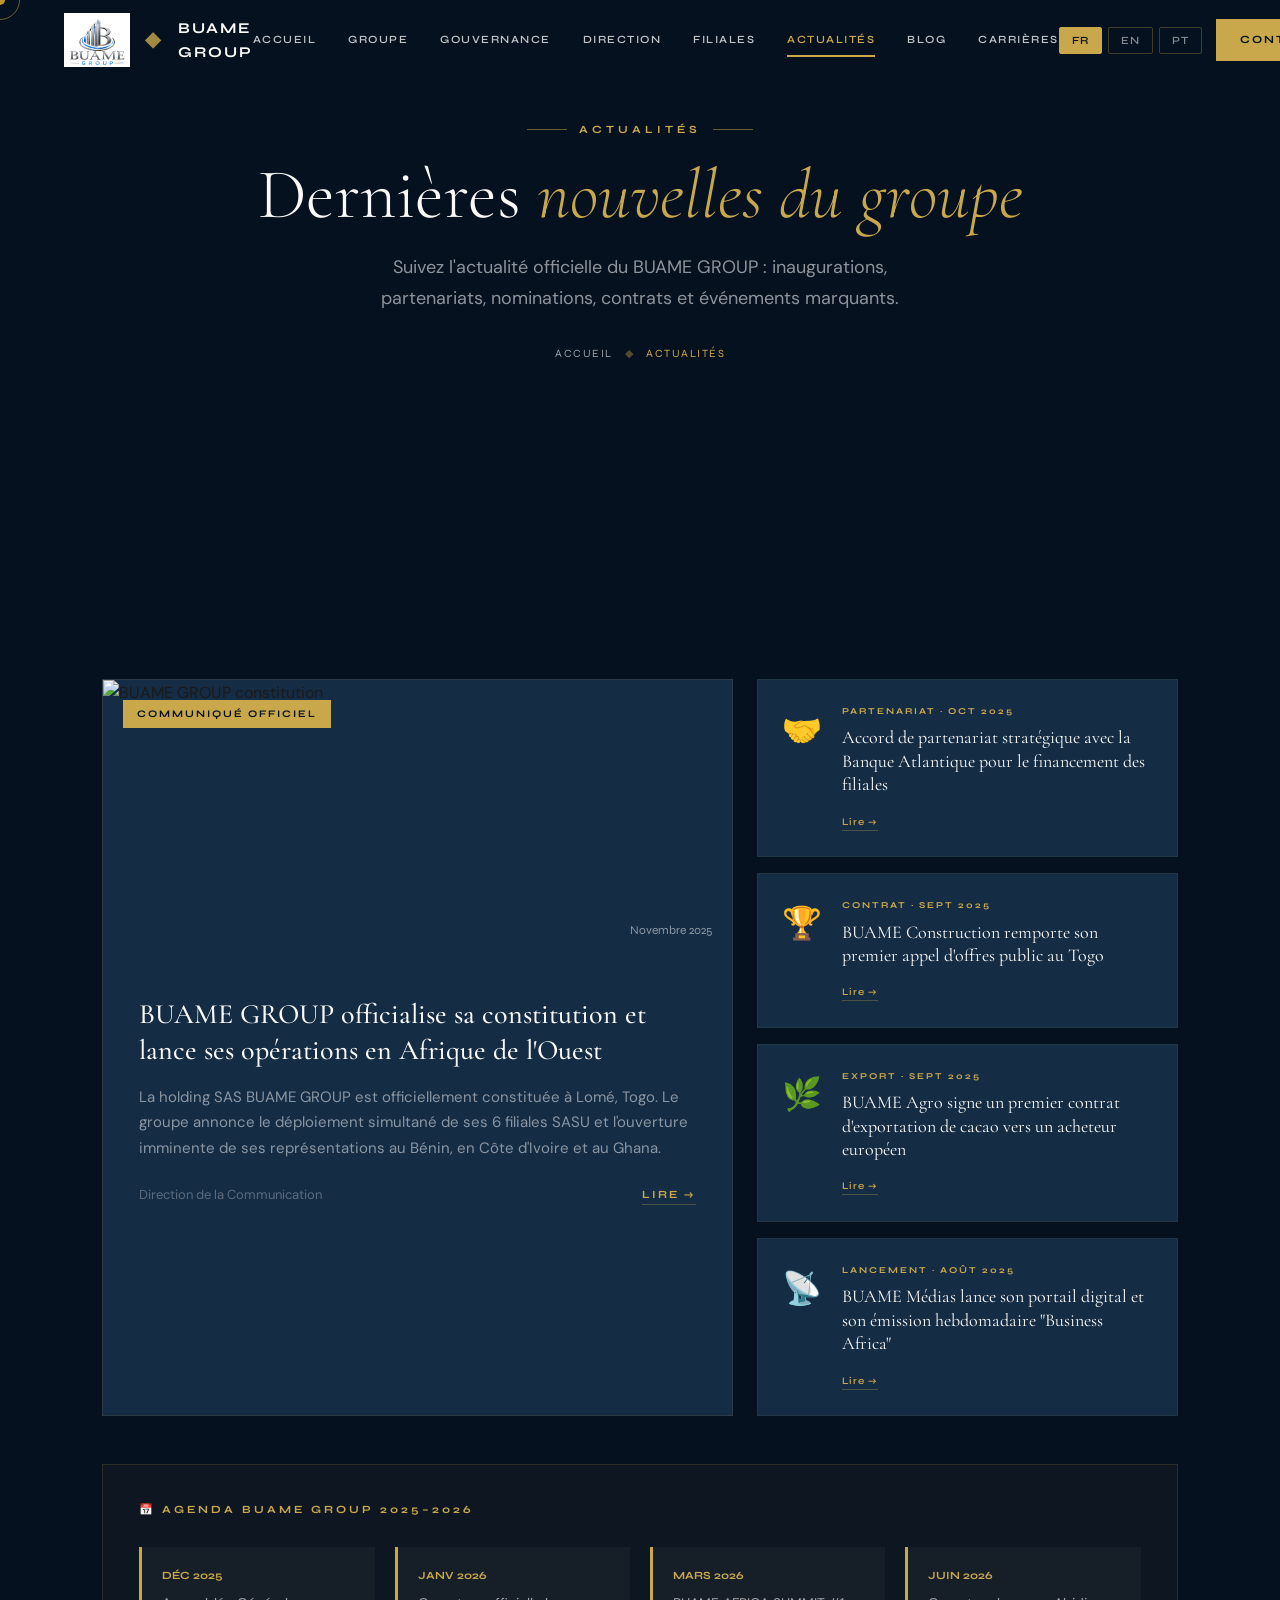
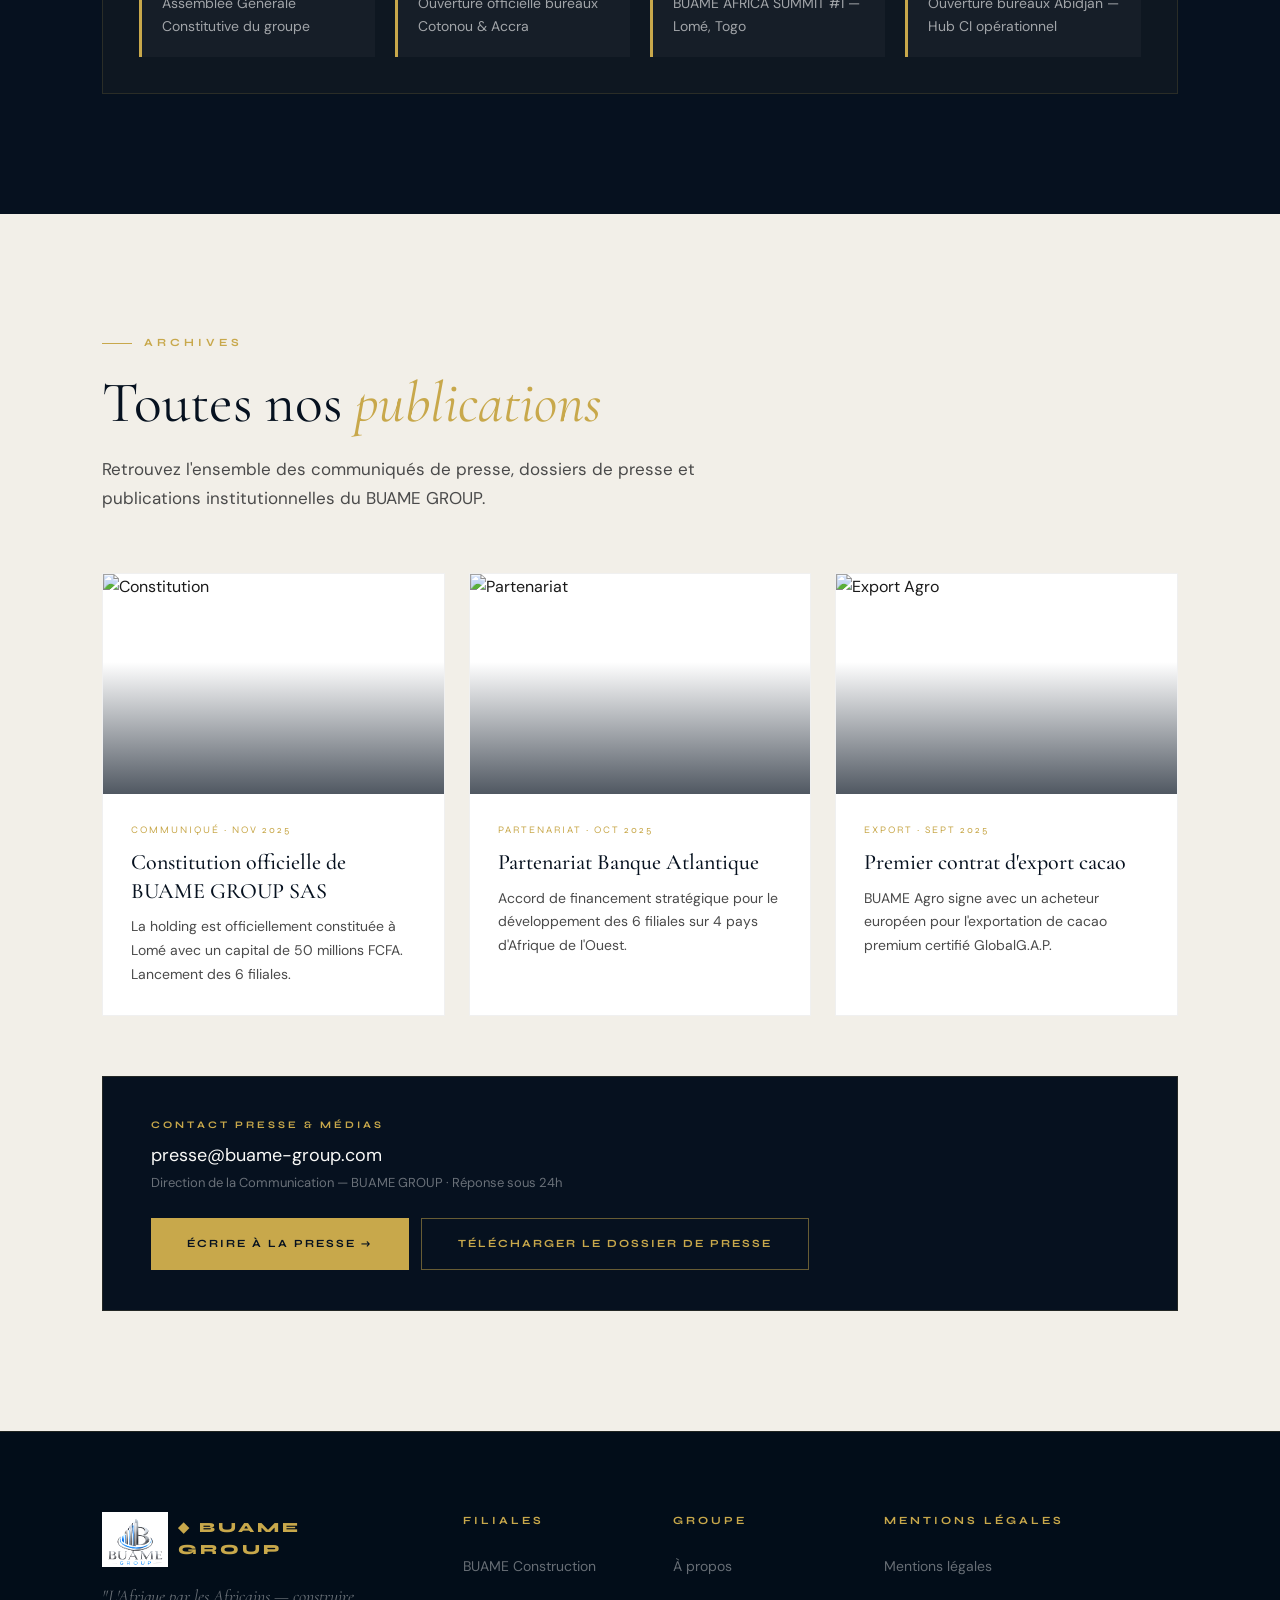
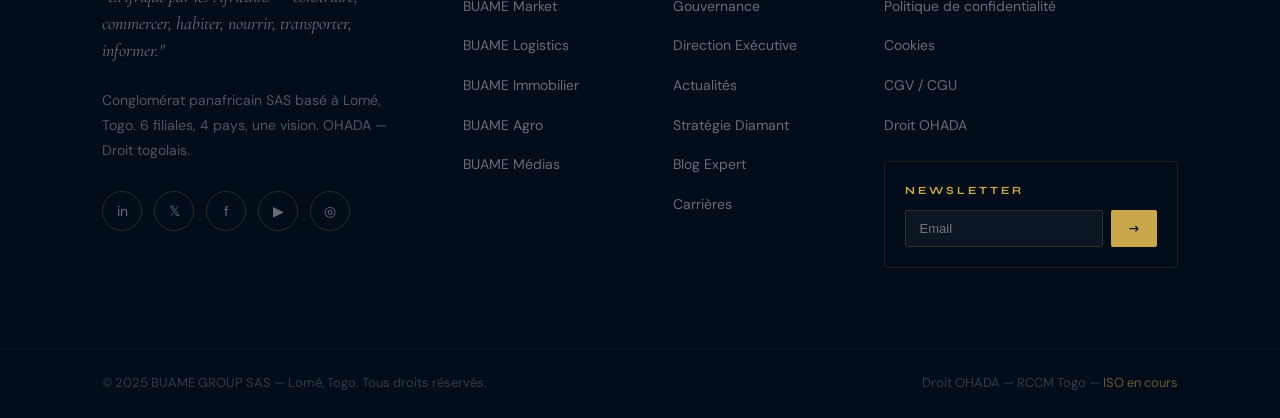
==== commit a63eb035: "Add files via upload" ====
--- a/actualites.html
+++ b/actualites.html
@@ -1,227 +1,300 @@
 <!DOCTYPE html>
 <html lang="fr">
-<head>
-<meta charset="UTF-8">
-<meta name="viewport" content="width=device-width, initial-scale=1.0">
-<title>BUAME GROUP — Actualités | Communiqués Officiels, Partenariats & Événements</title>
-<meta name="description" content="Suivez l'actualité officielle de BUAME GROUP : inaugurations, partenariats, nominations, contrats et événements marquants en Afrique de l'Ouest.">
-<meta name="robots" content="index, follow">
-<link rel="canonical" href="https://www.buamegroup.com/actualites.html">
-<link rel="preconnect" href="https://fonts.googleapis.com">
-<link href="https://fonts.googleapis.com/css2?family=Cormorant+Garamond:wght@300;400;500;600;700&family=Syne:wght@400;500;600;700;800&family=DM+Sans:wght@300;400;500&display=swap" rel="stylesheet">
-<link rel="stylesheet" href="style.css">
-</head>
-<body>
-<div class="cursor" id="cursor"></div>
-<div class="cursor-ring" id="cursorRing"></div>
-<div class="mobile-menu" id="mobileMenu">
-  <a href="index.html" onclick="closeMobileMenu()" data-i18n="nav.home">Accueil</a>
-  <a href="groupe.html" onclick="closeMobileMenu()" data-i18n="nav.group">Groupe</a>
-  <a href="gouvernance.html" onclick="closeMobileMenu()" data-i18n="nav.governance">Gouvernance</a>
-  <a href="direction.html" onclick="closeMobileMenu()" data-i18n="nav.direction">Direction</a>
-  <a href="filiales.html" onclick="closeMobileMenu()" data-i18n="nav.filiales">Filiales</a>
-  <a href="actualites.html" onclick="closeMobileMenu()" data-i18n="nav.news">Actualités</a>
-  <a href="blog.html" onclick="closeMobileMenu()" data-i18n="nav.blog">Blog</a>
-  <a href="recrutement.html" onclick="closeMobileMenu()" data-i18n="nav.careers">Carrières</a>
-  <a href="contact.html" onclick="closeMobileMenu()" data-i18n="nav.contact">Contact</a>
-  <div class="nav-lang" style="margin-top:24px">
-    <button class="lang-btn" onclick="setLang('fr');closeMobileMenu()">FR</button>
-    <button class="lang-btn" onclick="setLang('en');closeMobileMenu()">EN</button>
-    <button class="lang-btn" onclick="setLang('pt');closeMobileMenu()">PT</button>
-  </div>
-</div>
-<nav id="mainNav">
-  <a class="nav-logo" href="index.html"><span class="nav-logo-diamond">◆</span> BUAME GROUP</a>
-  <div class="nav-links">
-    <a href="index.html" data-i18n="nav.home">Accueil</a>
-    <a href="groupe.html" data-i18n="nav.group">Groupe</a>
-    <a href="gouvernance.html" data-i18n="nav.governance">Gouvernance</a>
-    <a href="direction.html" data-i18n="nav.direction">Direction</a>
-    <a href="filiales.html" data-i18n="nav.filiales">Filiales</a>
-    <a href="actualites.html" class="active" data-i18n="nav.news">Actualités</a>
-    <a href="blog.html" data-i18n="nav.blog">Blog</a>
-    <a href="recrutement.html" data-i18n="nav.careers">Carrières</a>
-  </div>
-  <div style="display:flex;gap:14px;align-items:center">
-    <div class="nav-lang">
-      <button class="lang-btn active" onclick="setLang('fr')">FR</button>
-      <button class="lang-btn" onclick="setLang('en')">EN</button>
-      <button class="lang-btn" onclick="setLang('pt')">PT</button>
+
+  <head>
+    <meta charset="UTF-8">
+    <meta name="viewport" content="width=device-width, initial-scale=1.0">
+    <title>BUAME GROUP — Actualités | Communiqués Officiels & Événements</title>
+    <meta name="description"
+      content="Suivez l'actualité officielle de BUAME GROUP : inaugurations, partenariats, nominations, contrats et événements marquants en Afrique de l'Ouest.">
+    <meta name="robots" content="index, follow">
+    <link rel="canonical" href="https://www.buamegroup.com/actualites.html">
+    <link rel="preconnect" href="https://fonts.googleapis.com">
+    <link
+      href="https://fonts.googleapis.com/css2?family=Cormorant+Garamond:wght@300;400;500;600;700&family=Syne:wght@400;500;600;700;800&family=DM+Sans:wght@300;400;500&display=swap"
+      rel="stylesheet">
+    <link rel="stylesheet" href="style.css">
+  </head>
+
+  <body>
+    <div class="cursor" id="cursor"></div>
+    <div class="cursor-ring" id="cursorRing"></div>
+    <div class="mobile-menu" id="mobileMenu">
+      <a href="index.html" onclick="closeMobileMenu()" data-i18n="nav.home">Accueil</a>
+      <a href="groupe.html" onclick="closeMobileMenu()" data-i18n="nav.group">Groupe</a>
+      <a href="gouvernance.html" onclick="closeMobileMenu()" data-i18n="nav.governance">Gouvernance</a>
+      <a href="direction.html" onclick="closeMobileMenu()" data-i18n="nav.direction">Direction</a>
+      <a href="filiales.html" onclick="closeMobileMenu()" data-i18n="nav.filiales">Filiales</a>
+      <a href="actualites.html" onclick="closeMobileMenu()" data-i18n="nav.news">Actualités</a>
+      <a href="blog.html" onclick="closeMobileMenu()" data-i18n="nav.blog">Blog</a>
+      <a href="recrutement.html" onclick="closeMobileMenu()" data-i18n="nav.careers">Carrières</a>
+      <a href="contact.html" onclick="closeMobileMenu()" data-i18n="nav.contact">Contact</a>
+      <div class="nav-lang" style="margin-top:24px">
+        <button class="lang-btn" onclick="setLang('fr');closeMobileMenu()">FR</button>
+        <button class="lang-btn" onclick="setLang('en');closeMobileMenu()">EN</button>
+        <button class="lang-btn" onclick="setLang('pt');closeMobileMenu()">PT</button>
+      </div>
     </div>
-    <a href="contact.html" class="nav-cta" data-i18n="nav.contact">Contact</a>
-    <div class="nav-hamburger" id="hamburger" onclick="toggleMobileMenu()"><span></span><span></span><span></span></div>
-  </div>
-</nav>
-
-<section class="page-header">
-  <div class="page-header-bg" style="background-image:url('https://images.unsplash.com/photo-1504711434969-e33886168f5c?w=1920&q=80')"></div>
-  <div class="page-header-overlay"></div>
-  <div class="page-header-content">
-    <div class="page-header-eyebrow" data-i18n="actualites.eyebrow">Actualités</div>
-    <h1 class="page-header-title">Dernières <em>nouvelles du groupe</em></h1>
-    <p class="page-header-subtitle" data-i18n="actualites.subtitle">Suivez l'actualité officielle du BUAME GROUP : inaugurations, partenariats, nominations, contrats et événements marquants.</p>
-    <div class="breadcrumbs">
-      <a href="index.html">Accueil</a><span class="sep">◆</span><span class="current">Actualités</span>
+    <nav id="mainNav">
+      <a class="nav-logo" href="index.html">
+        <img src="logo.png" alt="BUAME GROUP Logo" class="nav-logo-img" onerror="this.style.display='none'">
+        <span class="nav-logo-diamond">◆</span>
+        <span class="nav-logo-text">BUAME GROUP</span>
+      </a>
+      <div class="nav-links">
+        <a href="index.html" data-i18n="nav.home">Accueil</a>
+        <a href="groupe.html" data-i18n="nav.group">Groupe</a>
+        <a href="gouvernance.html" data-i18n="nav.governance">Gouvernance</a>
+        <a href="direction.html" data-i18n="nav.direction">Direction</a>
+        <a href="filiales.html" data-i18n="nav.filiales">Filiales</a>
+        <a href="actualites.html" class="active" data-i18n="nav.news">Actualités</a>
+        <a href="blog.html" data-i18n="nav.blog">Blog</a>
+        <a href="recrutement.html" data-i18n="nav.careers">Carrières</a>
+      </div>
+      <div style="display:flex;gap:14px;align-items:center">
+        <div class="nav-lang">
+          <button class="lang-btn active" onclick="setLang('fr')">FR</button>
+          <button class="lang-btn" onclick="setLang('en')">EN</button>
+          <button class="lang-btn" onclick="setLang('pt')">PT</button>
+        </div>
+        <a href="contact.html" class="nav-cta" data-i18n="nav.contact">Contact</a>
+        <div class="nav-hamburger" id="hamburger" onclick="toggleMobileMenu()"><span></span><span></span><span></span>
+        </div>
+      </div>
+    </nav>
+    <section class="page-header">
+      <div class="page-header-bg"
+        style="background-image:url('https://images.unsplash.com/photo-1504711434969-e33886168f5c?w=1920&q=80')"></div>
+      <div class="page-header-overlay"></div>
+      <div class="page-header-content">
+        <div class="page-header-eyebrow" data-i18n="page.news.eyebrow"></div>
+        <h1 class="page-header-title" data-i18n="page.news.title"></h1>
+        <p class="page-header-subtitle" data-i18n="page.news.sub"></p>
+        <div class="breadcrumbs">
+          <a href="index.html" data-i18n="breadcrumb.home">Accueil</a><span class="sep">◆</span>
+          <span class="current" data-i18n="breadcrumb.news">Actualités</span>
+        </div>
+      </div>
+    </section>
+
+    <section style="background:var(--navy);padding:120px 8%">
+      <div class="news-featured">
+        <div class="news-main reveal">
+          <div class="news-main-img">
+            <img src="https://images.unsplash.com/photo-1486406146926-c627a92ad1ab?w=1200&q=80"
+              alt="BUAME GROUP constitution">
+            <div class="news-main-img-overlay"></div>
+            <div class="news-main-badge" data-i18n="news.featured.badge">COMMUNIQUÉ OFFICIEL</div>
+            <div class="news-main-date">Novembre 2025</div>
+          </div>
+          <div class="news-main-body">
+            <div
+              style="font-family:'Cormorant Garamond',serif;font-size:28px;font-weight:500;color:var(--white);margin-bottom:16px;line-height:1.3"
+              data-i18n="news.featured.title">BUAME GROUP officialise sa constitution et lance ses opérations en Afrique
+              de l'Ouest</div>
+            <p style="font-size:15px;color:rgba(255,255,255,0.5);line-height:1.7;margin-bottom:24px"
+              data-i18n="news.featured.desc">La holding SAS BUAME GROUP est officiellement constituée à Lomé, Togo. Le
+              groupe annonce le déploiement simultané de ses 6 filiales SASU.</p>
+            <div style="display:flex;justify-content:space-between;align-items:center">
+              <span style="font-size:13px;color:rgba(255,255,255,0.3)" data-i18n="news.featured.author">Direction de la
+                Communication</span>
+              <a href="#"
+                style="font-family:'Syne',sans-serif;font-size:11px;font-weight:700;letter-spacing:2px;text-transform:uppercase;color:var(--gold);text-decoration:none;border-bottom:1px solid rgba(200,168,75,0.3)"
+                data-i18n="news.read">Lire →</a>
+            </div>
+          </div>
+        </div>
+        <div class="news-list">
+          <div class="news-item reveal reveal-delay-1">
+            <div class="news-item-icon">🤝</div>
+            <div>
+              <div class="news-item-meta"><span data-i18n="news.n1.cat">Partenariat</span> · <span
+                  data-i18n="news.n1.date">Oct 2025</span></div>
+              <div class="news-item-title" data-i18n="news.n1.title">Accord de partenariat stratégique avec la Banque
+                Atlantique</div><a href="#" class="news-item-link" data-i18n="news.read">Lire →</a>
+            </div>
+          </div>
+          <div class="news-item reveal reveal-delay-2">
+            <div class="news-item-icon">🏆</div>
+            <div>
+              <div class="news-item-meta"><span data-i18n="news.n2.cat">Contrat</span> · <span
+                  data-i18n="news.n2.date">Sept 2025</span></div>
+              <div class="news-item-title" data-i18n="news.n2.title">BUAME Construction remporte son premier appel
+                d'offres public au Togo</div><a href="#" class="news-item-link" data-i18n="news.read">Lire →</a>
+            </div>
+          </div>
+          <div class="news-item reveal reveal-delay-3">
+            <div class="news-item-icon">🌿</div>
+            <div>
+              <div class="news-item-meta"><span data-i18n="news.n3.cat">Export</span> · <span
+                  data-i18n="news.n3.date">Sept 2025</span></div>
+              <div class="news-item-title" data-i18n="news.n3.title">BUAME Agro signe un premier contrat d'exportation
+                de cacao</div><a href="#" class="news-item-link" data-i18n="news.read">Lire →</a>
+            </div>
+          </div>
+          <div class="news-item reveal reveal-delay-4">
+            <div class="news-item-icon">📡</div>
+            <div>
+              <div class="news-item-meta"><span data-i18n="news.n4.cat">Lancement</span> · <span
+                  data-i18n="news.n4.date">Août 2025</span></div>
+              <div class="news-item-title" data-i18n="news.n4.title">BUAME Médias lance son portail digital et son
+                émission "Business Africa"</div><a href="#" class="news-item-link" data-i18n="news.read">Lire →</a>
+            </div>
+          </div>
+        </div>
+      </div>
+      <div class="news-agenda reveal">
+        <div class="news-agenda-title" data-i18n="news.agenda.title">📅 Agenda BUAME GROUP 2025–2026</div>
+        <div class="news-agenda-grid">
+          <div class="news-agenda-item">
+            <div class="news-agenda-date" data-i18n="news.a1.date">DÉC 2025</div>
+            <div class="news-agenda-text" data-i18n="news.a1.text">Assemblée Générale Constitutive du groupe</div>
+          </div>
+          <div class="news-agenda-item">
+            <div class="news-agenda-date" data-i18n="news.a2.date">JANV 2026</div>
+            <div class="news-agenda-text" data-i18n="news.a2.text">Ouverture officielle bureaux Cotonou & Accra</div>
+          </div>
+          <div class="news-agenda-item">
+            <div class="news-agenda-date" data-i18n="news.a3.date">MARS 2026</div>
+            <div class="news-agenda-text" data-i18n="news.a3.text">BUAME AFRICA SUMMIT #1 — Lomé, Togo</div>
+          </div>
+          <div class="news-agenda-item">
+            <div class="news-agenda-date" data-i18n="news.a4.date">JUIN 2026</div>
+            <div class="news-agenda-text" data-i18n="news.a4.text">Ouverture bureaux Abidjan — Hub CI opérationnel</div>
+          </div>
+        </div>
+      </div>
+    </section>
+
+    <section style="background:var(--off-white);padding:120px 8%">
+      <div class="section-eyebrow" data-i18n="news.archives.eyebrow">Archives</div>
+      <h2 class="section-title" data-i18n="news.archives.title">Toutes nos <em>publications</em></h2>
+      <p class="section-subtitle" style="margin-bottom:60px" data-i18n="news.archives.sub">Retrouvez l'ensemble des
+        communiqués de presse, dossiers de presse et publications institutionnelles du BUAME GROUP.</p>
+      <div style="display:grid;grid-template-columns:repeat(3,1fr);gap:24px">
+        <div class="card reveal">
+          <div class="card-img-wrap"><img src="https://images.unsplash.com/photo-1504307651254-35680f356dfd?w=600&q=80"
+              alt="Constitution" class="card-img">
+            <div class="card-img-overlay"></div>
+          </div>
+          <div class="card-body">
+            <div class="card-meta">COMMUNIQUÉ · NOV 2025</div>
+            <div class="card-title">Constitution officielle de BUAME GROUP SAS</div>
+            <div class="card-text">La holding est officiellement constituée à Lomé avec un capital de 50 millions FCFA.
+              Lancement des 6 filiales.</div>
+          </div>
+        </div>
+        <div class="card reveal reveal-delay-1">
+          <div class="card-img-wrap"><img src="https://images.unsplash.com/photo-1586528116311-ad8dd3c8310d?w=600&q=80"
+              alt="Partenariat" class="card-img">
+            <div class="card-img-overlay"></div>
+          </div>
+          <div class="card-body">
+            <div class="card-meta">PARTENARIAT · OCT 2025</div>
+            <div class="card-title">Partenariat Banque Atlantique</div>
+            <div class="card-text">Accord de financement stratégique pour le développement des 6 filiales sur 4 pays
+              d'Afrique de l'Ouest.</div>
+          </div>
+        </div>
+        <div class="card reveal reveal-delay-2">
+          <div class="card-img-wrap"><img src="https://images.unsplash.com/photo-1500382017468-9049fed747ef?w=600&q=80"
+              alt="Export Agro" class="card-img">
+            <div class="card-img-overlay"></div>
+          </div>
+          <div class="card-body">
+            <div class="card-meta">EXPORT · SEPT 2025</div>
+            <div class="card-title">Premier contrat d'export cacao</div>
+            <div class="card-text">BUAME Agro signe avec un acheteur européen pour l'exportation de cacao premium
+              certifié GlobalG.A.P.</div>
+          </div>
+        </div>
+      </div>
+      <div
+        style="margin-top:60px;background:var(--navy);padding:40px 48px;display:flex;justify-content:space-between;align-items:center;flex-wrap:wrap;gap:24px;border:1px solid rgba(200,168,75,0.15)"
+        class="reveal">
+        <div>
+          <div
+            style="font-family:'Syne',sans-serif;font-size:10px;font-weight:700;letter-spacing:3px;text-transform:uppercase;color:var(--gold);margin-bottom:8px"
+            data-i18n="news.press.eyebrow">Contact Presse & Médias</div>
+          <div style="font-size:18px;color:var(--white)" data-i18n="news.press.email">presse@buame-group.com</div>
+          <div style="font-size:13px;color:rgba(255,255,255,0.4);margin-top:4px" data-i18n="news.press.sub">Direction de
+            la Communication — BUAME GROUP · Réponse sous 24h</div>
+        </div>
+        <div style="display:flex;gap:12px;flex-wrap:wrap"><a href="mailto:presse@buamegroup.com" class="btn btn-primary"
+            style="font-size:11px" data-i18n="news.press.btn1">Écrire à la presse →</a><a href="#"
+            class="btn btn-outline" style="font-size:11px;color:var(--gold)" data-i18n="news.press.btn2">Télécharger le
+            dossier de presse</a></div>
+      </div>
+    </section>
+
+    <footer>
+      <div class="footer-main">
+        <div class="footer-brand">
+          <div class="footer-logo"><img src="logo.png" alt="BUAME GROUP" class="footer-logo-img"
+              onerror="this.style.display='none'"><span>◆ BUAME GROUP</span></div>
+          <div class="footer-tagline" data-i18n="footer.tagline"></div>
+          <div class="footer-desc" data-i18n="footer.desc"></div>
+          <div class="social-links"><a class="social-link" href="#" aria-label="LinkedIn">in</a><a class="social-link"
+              href="#" aria-label="Twitter/X">𝕏</a><a class="social-link" href="#" aria-label="Facebook">f</a><a
+              class="social-link" href="#" aria-label="YouTube">▶</a><a class="social-link" href="#"
+              aria-label="Instagram">◎</a></div>
+        </div>
+        <div>
+          <div class="footer-col-title" data-i18n="footer.col.filiales">Filiales</div>
+          <ul class="footer-links">
+            <li><a href="filiales.html">BUAME Construction</a></li>
+            <li><a href="filiales.html">BUAME Market</a></li>
+            <li><a href="filiales.html">BUAME Logistics</a></li>
+            <li><a href="filiales.html">BUAME Immobilier</a></li>
+            <li><a href="filiales.html">BUAME Agro</a></li>
+            <li><a href="filiales.html">BUAME Médias</a></li>
+          </ul>
+        </div>
+        <div>
+          <div class="footer-col-title" data-i18n="footer.col.groupe">Groupe</div>
+          <ul class="footer-links">
+            <li><a href="groupe.html" data-i18n="footer.link.about">À propos</a></li>
+            <li><a href="gouvernance.html" data-i18n="footer.link.gov">Gouvernance</a></li>
+            <li><a href="direction.html" data-i18n="footer.link.dir">Direction Exécutive</a></li>
+            <li><a href="actualites.html" data-i18n="footer.link.news">Actualités</a></li>
+            <li><a href="index.html#strategie" data-i18n="footer.link.strat">Stratégie Diamant</a></li>
+            <li><a href="blog.html" data-i18n="footer.link.blog">Blog Expert</a></li>
+            <li><a href="recrutement.html" data-i18n="footer.link.careers">Carrières</a></li>
+          </ul>
+        </div>
+        <div>
+          <div class="footer-col-title" data-i18n="footer.col.legal">Mentions Légales</div>
+          <ul class="footer-links">
+            <li><a href="#" data-i18n="footer.link.mentions">Mentions légales</a></li>
+            <li><a href="#" data-i18n="footer.link.privacy">Politique de confidentialité</a></li>
+            <li><a href="#" data-i18n="footer.link.cookies">Cookies</a></li>
+            <li><a href="#" data-i18n="footer.link.cgv">CGV / CGU</a></li>
+            <li><a href="#" data-i18n="footer.link.ohada">Droit OHADA</a></li>
+          </ul>
+          <div style="margin-top:24px;padding:20px;border:1px solid rgba(200,168,75,0.15);border-radius:4px">
+            <div class="footer-col-title" style="margin-bottom:10px" data-i18n="footer.newsletter">Newsletter</div>
+            <div style="display:flex;gap:8px"><input type="email" id="newsletterEmail"
+                data-i18n-placeholder="footer.newsletter.placeholder" placeholder="Email"
+                style="flex:1;padding:10px 14px;background:rgba(255,255,255,0.04);border:1px solid rgba(200,168,75,0.2);color:var(--white);font-size:13px;outline:none;border-radius:2px"><button
+                onclick="subscribeNewsletter()"
+                style="padding:10px 18px;background:var(--gold);color:var(--navy);border:none;cursor:pointer;font-family:'Syne',sans-serif;font-size:12px;font-weight:700;border-radius:2px">→</button>
+            </div>
+          </div>
+        </div>
+      </div>
+      <div class="footer-bottom">
+        <div class="footer-legal" data-i18n="footer.copyright">© 2025 BUAME GROUP SAS — Lomé, Togo. Tous droits
+          réservés.</div>
+        <div class="footer-legal" data-i18n="footer.legal2">Droit OHADA — RCCM Togo — <a href="#">ISO en cours</a></div>
+      </div>
+    </footer>
+    <div class="modal-overlay" id="filialeModal">
+      <div class="modal"><button class="modal-close" onclick="closeModal()">×</button>
+        <div id="modalContent"></div>
+      </div>
     </div>
-  </div>
-</section>
-
-<!-- NEWS FEATURED -->
-<section style="background:var(--navy);padding:120px 8%">
-  <div class="news-featured">
-    <div class="news-main reveal">
-      <div class="news-main-img">
-        <img src="https://images.unsplash.com/photo-1486406146926-c627a92ad1ab?w=1200&q=80" alt="BUAME GROUP constitution">
-        <div class="news-main-img-overlay"></div>
-        <div class="news-main-badge">COMMUNIQUÉ OFFICIEL</div>
-        <div class="news-main-date">Novembre 2025</div>
-      </div>
-      <div class="news-main-body">
-        <div style="font-family:'Cormorant Garamond',serif;font-size:28px;font-weight:500;color:var(--white);margin-bottom:16px;line-height:1.3">BUAME GROUP officialise sa constitution et lance ses opérations en Afrique de l'Ouest</div>
-        <p style="font-size:15px;color:rgba(255,255,255,0.5);line-height:1.7;margin-bottom:24px">La holding SAS BUAME GROUP est officiellement constituée à Lomé, Togo. Le groupe annonce le déploiement simultané de ses 6 filiales SASU et l'ouverture imminente de ses représentations au Bénin, en Côte d'Ivoire et au Ghana.</p>
-        <div style="display:flex;justify-content:space-between;align-items:center">
-          <span style="font-size:13px;color:rgba(255,255,255,0.3)">Direction de la Communication</span>
-          <a href="#" style="font-family:'Syne',sans-serif;font-size:11px;font-weight:700;letter-spacing:2px;text-transform:uppercase;color:var(--gold);text-decoration:none;border-bottom:1px solid rgba(200,168,75,0.3)">Lire →</a>
-        </div>
-      </div>
-    </div>
-    <div class="news-list">
-      <div class="news-item reveal reveal-delay-1">
-        <div class="news-item-icon">🤝</div>
-        <div>
-          <div class="news-item-meta">Partenariat · Oct 2025</div>
-          <div class="news-item-title">Accord de partenariat stratégique avec la Banque Atlantique pour le financement des filiales</div>
-          <a href="#" class="news-item-link">Lire →</a>
-        </div>
-      </div>
-      <div class="news-item reveal reveal-delay-2">
-        <div class="news-item-icon">🏆</div>
-        <div>
-          <div class="news-item-meta">Contrat · Sept 2025</div>
-          <div class="news-item-title">BUAME Construction remporte son premier appel d'offres public au Togo</div>
-          <a href="#" class="news-item-link">Lire →</a>
-        </div>
-      </div>
-      <div class="news-item reveal reveal-delay-3">
-        <div class="news-item-icon">🌿</div>
-        <div>
-          <div class="news-item-meta">Export · Sept 2025</div>
-          <div class="news-item-title">BUAME Agro signe un premier contrat d'exportation de cacao vers un acheteur européen</div>
-          <a href="#" class="news-item-link">Lire →</a>
-        </div>
-      </div>
-      <div class="news-item reveal reveal-delay-4">
-        <div class="news-item-icon">📡</div>
-        <div>
-          <div class="news-item-meta">Lancement · Août 2025</div>
-          <div class="news-item-title">BUAME Médias lance son portail digital et son émission hebdomadaire "Business Africa"</div>
-          <a href="#" class="news-item-link">Lire →</a>
-        </div>
-      </div>
-    </div>
-  </div>
-
-  <!-- AGENDA -->
-  <div class="news-agenda reveal">
-    <div class="news-agenda-title">📅 Agenda BUAME GROUP 2025–2026</div>
-    <div class="news-agenda-grid">
-      <div class="news-agenda-item">
-        <div class="news-agenda-date">DÉC 2025</div>
-        <div class="news-agenda-text">Assemblée Générale Constitutive du groupe</div>
-      </div>
-      <div class="news-agenda-item">
-        <div class="news-agenda-date">JANV 2026</div>
-        <div class="news-agenda-text">Ouverture officielle bureaux Cotonou & Accra</div>
-      </div>
-      <div class="news-agenda-item">
-        <div class="news-agenda-date">MARS 2026</div>
-        <div class="news-agenda-text">BUAME AFRICA SUMMIT #1 — Lomé, Togo</div>
-      </div>
-      <div class="news-agenda-item">
-        <div class="news-agenda-date">JUIN 2026</div>
-        <div class="news-agenda-text">Ouverture bureaux Abidjan — Hub CI opérationnel</div>
-      </div>
-    </div>
-  </div>
-</section>
-
-<!-- ARCHIVES -->
-<section style="background:var(--off-white);padding:120px 8%">
-  <div class="section-eyebrow">Archives</div>
-  <h2 class="section-title">Toutes nos <em>publications</em></h2>
-  <p class="section-subtitle" style="margin-bottom:60px">Retrouvez l'ensemble des communiqués de presse, dossiers de presse et publications institutionnelles du BUAME GROUP.</p>
-  <div style="display:grid;grid-template-columns:repeat(3,1fr);gap:24px">
-    <div class="card reveal">
-      <div class="card-img-wrap"><img src="https://images.unsplash.com/photo-1504307651254-35680f356dfd?w=600&q=80" alt="Constitution" class="card-img"><div class="card-img-overlay"></div></div>
-      <div class="card-body">
-        <div class="card-meta">COMMUNIQUÉ · NOV 2025</div>
-        <div class="card-title">Constitution officielle de BUAME GROUP SAS</div>
-        <div class="card-text">La holding est officiellement constituée à Lomé avec un capital de 50 millions FCFA. Lancement des 6 filiales simultanément.</div>
-      </div>
-    </div>
-    <div class="card reveal reveal-delay-1">
-      <div class="card-img-wrap"><img src="https://images.unsplash.com/photo-1586528116311-ad8dd3c8310d?w=600&q=80" alt="Partenariat" class="card-img"><div class="card-img-overlay"></div></div>
-      <div class="card-body">
-        <div class="card-meta">PARTENARIAT · OCT 2025</div>
-        <div class="card-title">Partenariat Banque Atlantique</div>
-        <div class="card-text">Accord de financement stratégique pour le développement des 6 filiales sur 4 pays d'Afrique de l'Ouest.</div>
-      </div>
-    </div>
-    <div class="card reveal reveal-delay-2">
-      <div class="card-img-wrap"><img src="https://images.unsplash.com/photo-1500382017468-9049fed747ef?w=600&q=80" alt="Export Agro" class="card-img"><div class="card-img-overlay"></div></div>
-      <div class="card-body">
-        <div class="card-meta">EXPORT · SEPT 2025</div>
-        <div class="card-title">Premier contrat d'export cacao</div>
-        <div class="card-text">BUAME Agro signe avec un acheteur européen pour l'exportation de cacao premium certifié GlobalG.A.P.</div>
-      </div>
-    </div>
-  </div>
-  <!-- Presse contact -->
-  <div style="margin-top:60px;background:var(--navy);padding:40px 48px;display:flex;justify-content:space-between;align-items:center;flex-wrap:wrap;gap:24px;border:1px solid rgba(200,168,75,0.15)" class="reveal">
-    <div>
-      <div style="font-family:'Syne',sans-serif;font-size:10px;font-weight:700;letter-spacing:3px;text-transform:uppercase;color:var(--gold);margin-bottom:8px">Contact Presse & Médias</div>
-      <div style="font-size:18px;color:var(--white)">presse@buamegroup.com</div>
-      <div style="font-size:13px;color:rgba(255,255,255,0.4);margin-top:4px">Direction de la Communication — BUAME GROUP · Réponse sous 24h</div>
-    </div>
-    <div style="display:flex;gap:12px;flex-wrap:wrap">
-      <a href="mailto:presse@buamegroup.com" class="btn btn-primary" style="font-size:11px">Écrire à la presse →</a>
-      <a href="#" class="btn btn-outline" style="font-size:11px;color:var(--gold)">Télécharger le dossier de presse</a>
-    </div>
-  </div>
-</section>
-
-<footer>
-  <div class="footer-main">
-    <div class="footer-brand">
-      <div class="footer-logo">◆ BUAME GROUP</div>
-      <div class="footer-tagline" data-i18n="footer.tagline">"L'Afrique par les Africains — construire, commercer, habiter, nourrir, transporter, informer."</div>
-      <div class="footer-desc">Conglomérat panafricain SAS basé à Lomé, Togo. 6 filiales, 4 pays, une vision. OHADA — Droit togolais.</div>
-      <div class="social-links">
-        <a class="social-link" href="#" aria-label="LinkedIn">in</a>
-        <a class="social-link" href="#" aria-label="Twitter/X">𝕏</a>
-        <a class="social-link" href="#" aria-label="Facebook">f</a>
-        <a class="social-link" href="#" aria-label="YouTube">▶</a>
-        <a class="social-link" href="#" aria-label="Instagram">◎</a>
-      </div>
-    </div>
-    <div><div class="footer-col-title">Filiales</div><ul class="footer-links"><li><a href="filiales.html">BUAME Construction</a></li><li><a href="filiales.html">BUAME Trade</a></li><li><a href="filiales.html">BUAME Logistics</a></li><li><a href="filiales.html">BUAME Immobilier</a></li><li><a href="filiales.html">BUAME Agro</a></li><li><a href="filiales.html">BUAME Médias</a></li></ul></div>
-    <div><div class="footer-col-title">Groupe</div><ul class="footer-links"><li><a href="groupe.html">À propos</a></li><li><a href="gouvernance.html">Gouvernance</a></li><li><a href="direction.html">Direction Exécutive</a></li><li><a href="actualites.html">Actualités</a></li><li><a href="blog.html">Blog Expert</a></li><li><a href="recrutement.html">Carrières</a></li></ul></div>
-    <div>
-      <div class="footer-col-title">Mentions Légales</div>
-      <ul class="footer-links"><li><a href="#">Mentions légales</a></li><li><a href="#">Politique de confidentialité</a></li><li><a href="#">Cookies</a></li><li><a href="#">CGV / CGU</a></li><li><a href="#">Droit OHADA</a></li></ul>
-      <div style="margin-top:24px;padding:20px;border:1px solid rgba(200,168,75,0.15);border-radius:4px">
-        <div style="font-family:'Syne',sans-serif;font-size:9px;letter-spacing:2px;text-transform:uppercase;color:var(--gold);margin-bottom:10px">Newsletter</div>
-        <div style="display:flex;gap:8px"><input type="email" placeholder="Email" id="newsletterEmail" style="flex:1;padding:10px 14px;background:rgba(255,255,255,0.04);border:1px solid rgba(200,168,75,0.2);color:var(--white);font-size:13px;outline:none;border-radius:2px"><button onclick="subscribeNewsletter()" style="padding:10px 18px;background:var(--gold);color:var(--navy);border:none;cursor:pointer;font-family:'Syne',sans-serif;font-size:12px;font-weight:700;border-radius:2px">→</button></div>
-      </div>
-    </div>
-  </div>
-  <div class="footer-bottom">
-    <div class="footer-legal">© 2025 BUAME GROUP SAS — Lomé, Togo. Tous droits réservés.</div>
-    <div class="footer-legal">Droit OHADA — RCCM Togo — <a href="#">ISO en cours</a></div>
-  </div>
-</footer>
-<div class="modal-overlay" id="filialeModal"><div class="modal"><button class="modal-close" onclick="closeModal()">×</button><div id="modalContent"></div></div></div>
-<div id="toast"></div>
-<script src="script.js"></script>
-</body>
-</html>
+    <div id="toast"></div>
+    <script src="script.js"></script>
+  </body>
+
+</html>
--- a/style.css
+++ b/style.css
@@ -1063,7 +1063,7 @@
 .footer-brand { }
 .footer-logo {
   font-family: 'Syne', sans-serif;
-  font-size: 22px; font-weight: 800; letter-spacing: 3px; color: var(--gold);
+  font-size: 14px; font-weight: 800; letter-spacing: 3px; color: var(--gold);
   display: flex; align-items: center; gap: 10px; margin-bottom: 20px;
 }
 .footer-tagline {
@@ -1171,3 +1171,52 @@
   .page-header { min-height: 40vh; }
   .page-header-title { font-size: 36px; }
 }
+
+/* ── LOGO NAV ─────────────────────────────── */
+.nav-logo {
+  display: flex;
+  align-items: center;
+  gap: 15px;
+  text-decoration: none;
+}
+.nav-logo-img {
+  height: 55px;
+  width: auto;
+  object-fit: contain;
+  display: block;
+  filter: brightness(1);
+  transition: opacity 0.3s;
+}
+.nav-logo-img:hover { opacity: 0.85; }
+.nav-logo-diamond {
+  color: var(--gold);
+  font-size: 20px;
+}
+.nav-logo-text {
+  font-family: 'Syne', sans-serif;
+  font-size: 15px;
+  font-weight: 700;
+  letter-spacing: 2px;
+  text-transform: uppercase;
+  color: var(--white);
+}
+
+/* FOOTER LOGO avec image */
+.footer-logo {
+  display: flex;
+  align-items: center;
+  gap: 10px;
+  margin-bottom: 16px;
+}
+.footer-logo-img {
+  height: 55px;
+  width: auto;
+  object-fit: contain;
+  filter: brightness(1.1);
+}
+
+/* scrolled nav */
+#mainNav.scrolled {
+  background: rgba(10, 14, 35, 0.97);
+  box-shadow: 0 2px 30px rgba(0,0,0,0.3);
+}
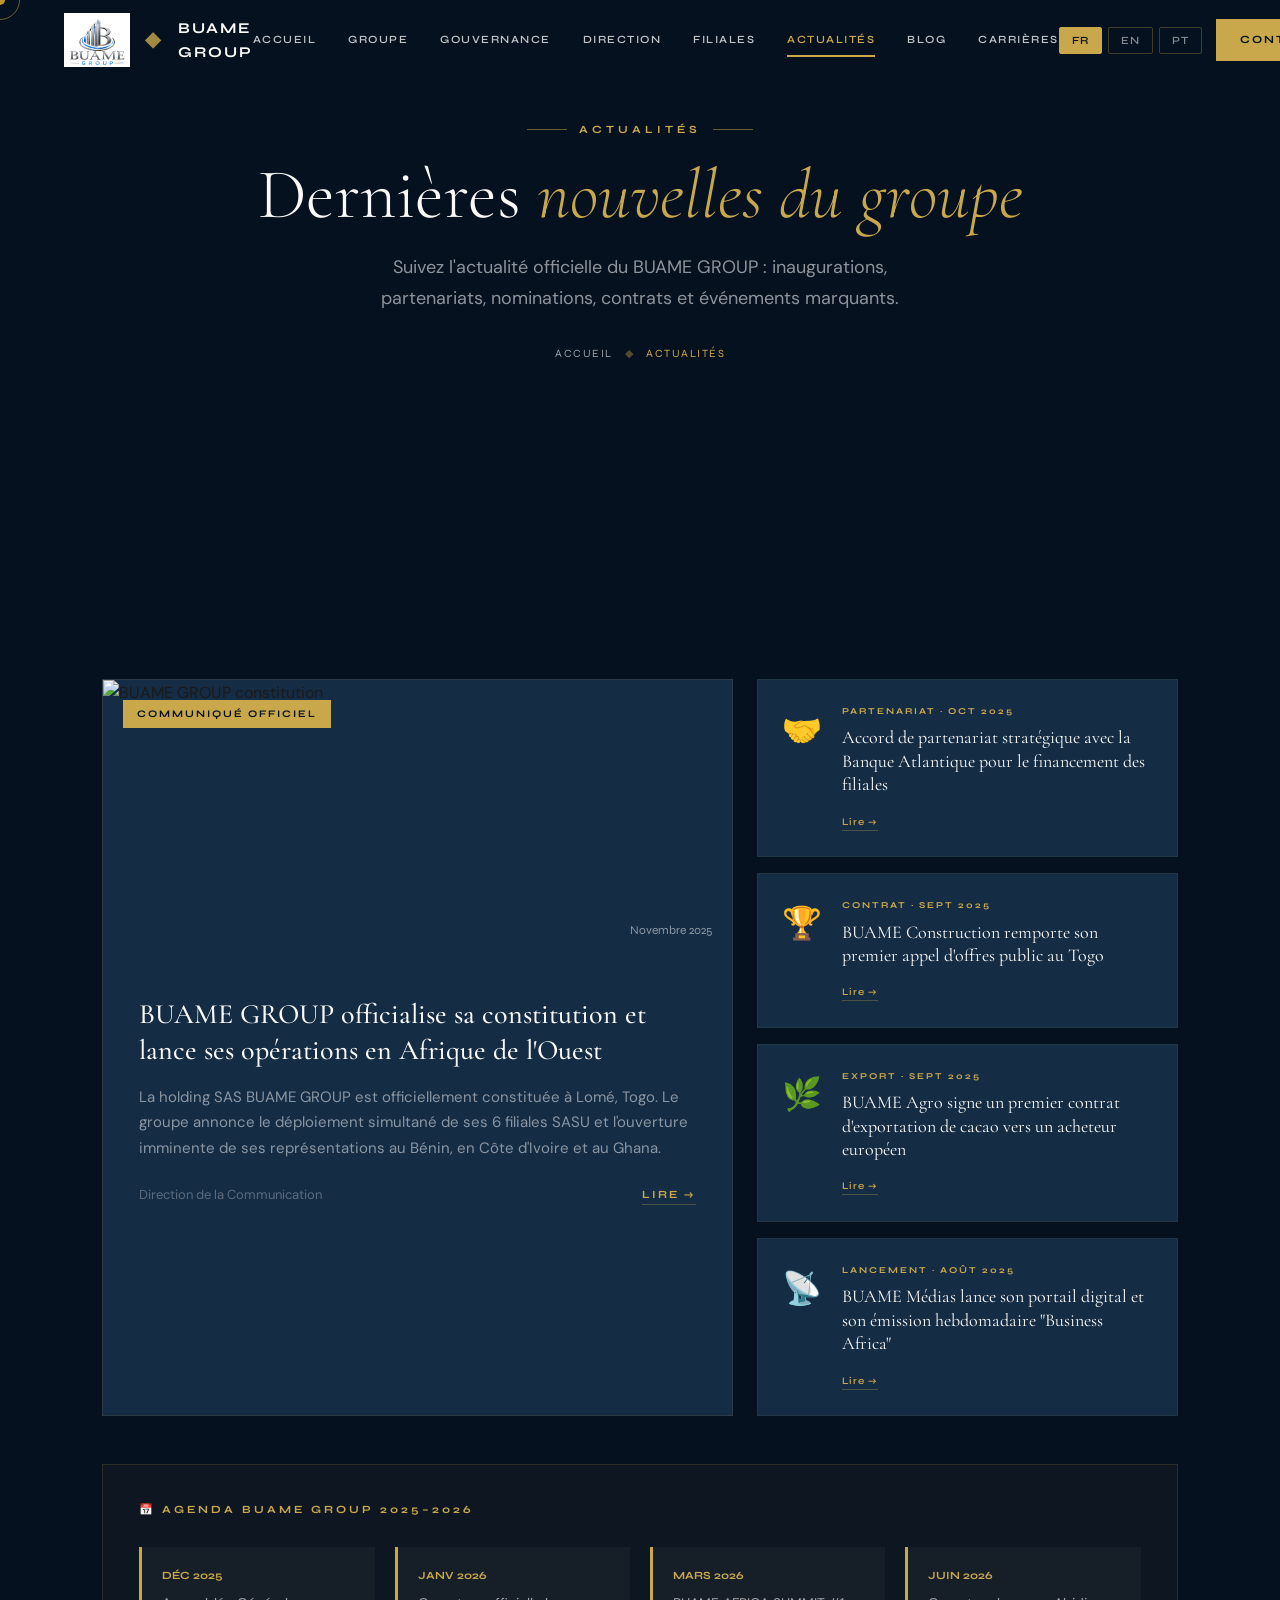
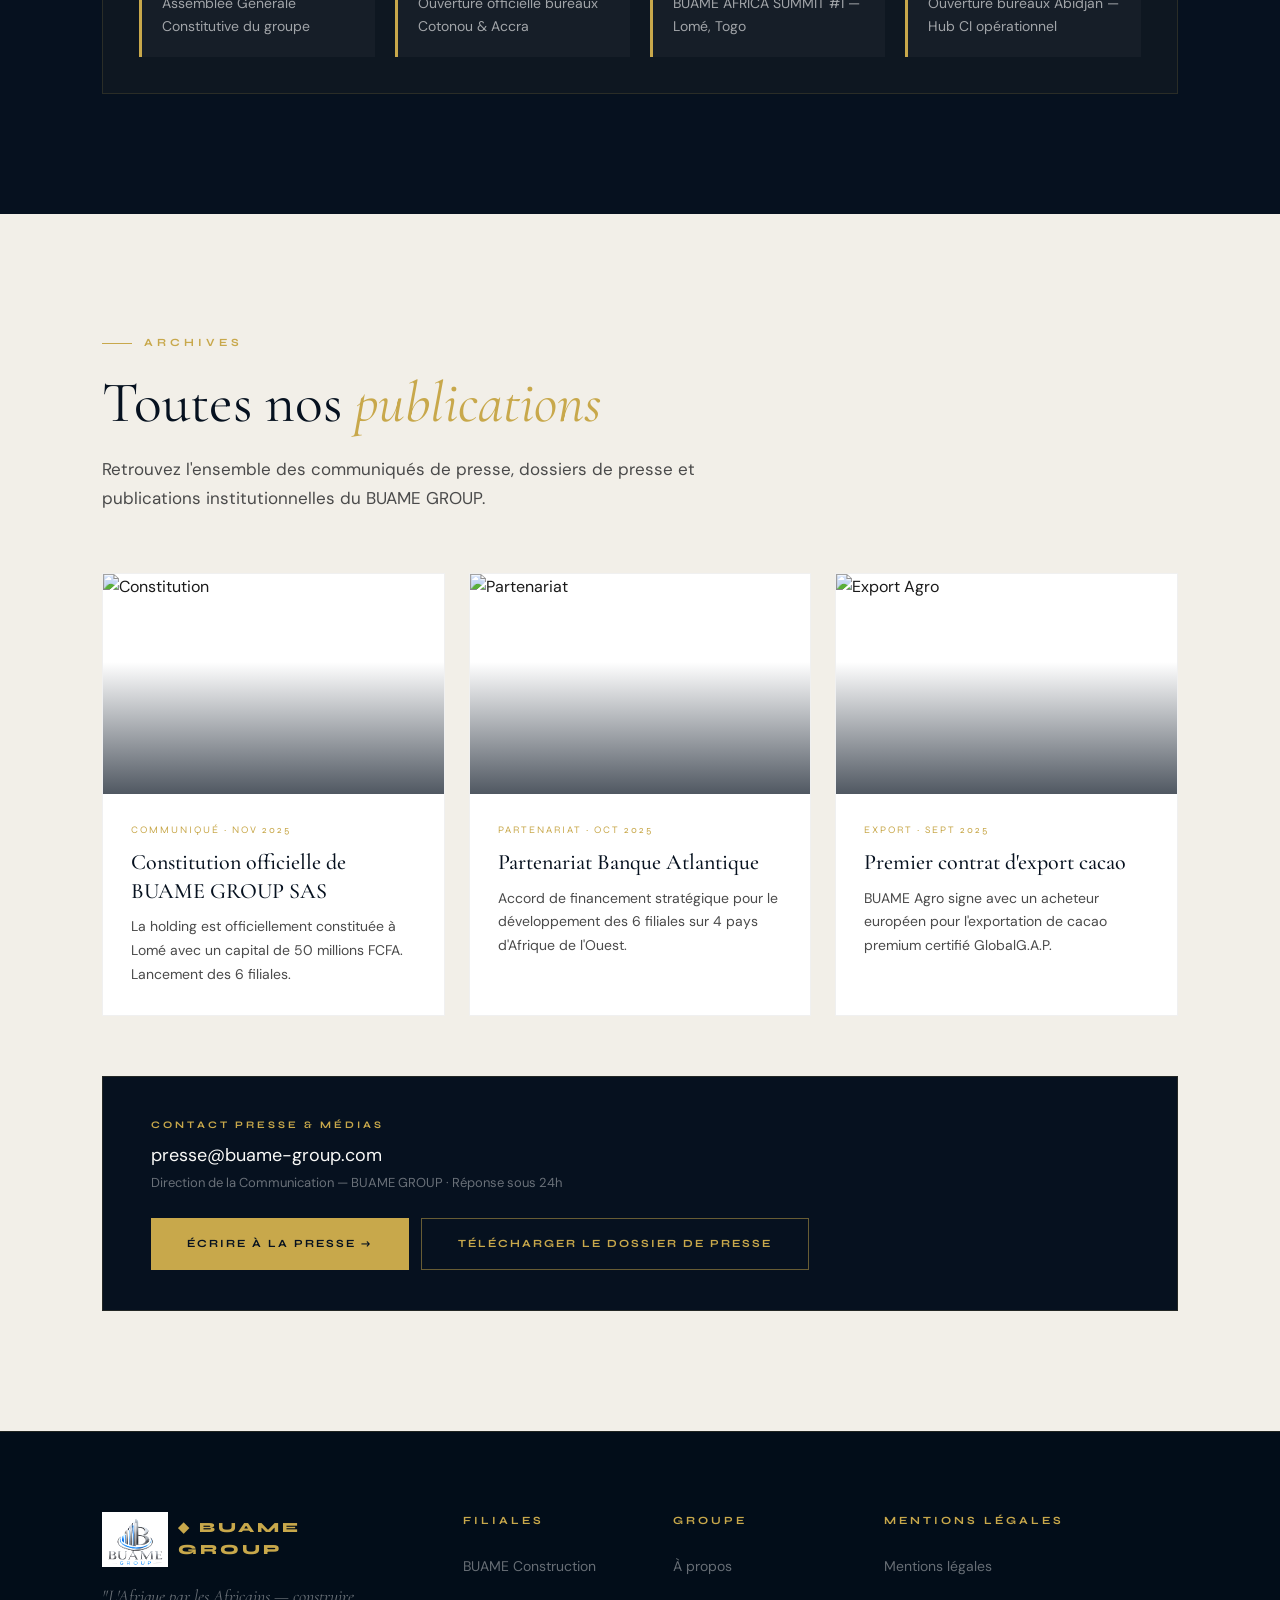
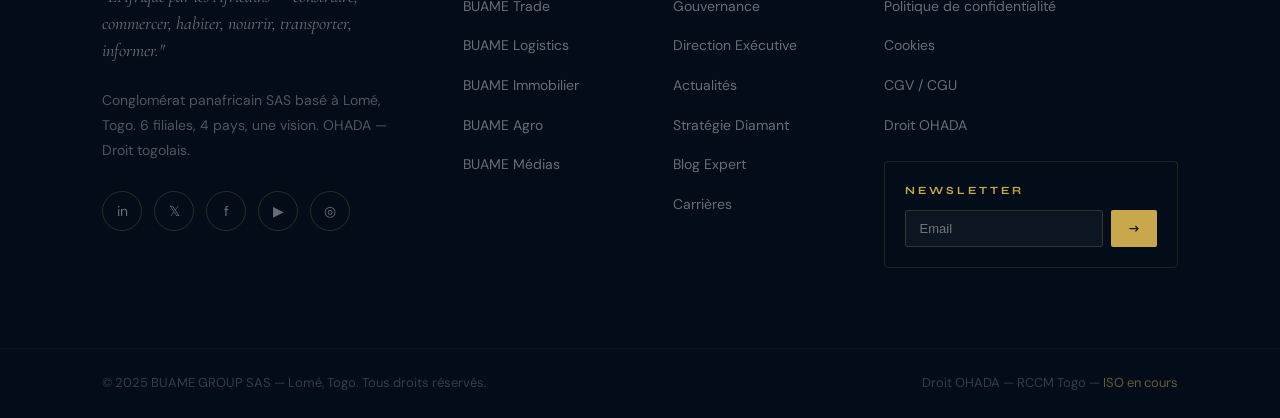
==== commit 45403025: "Add files via upload" ====
--- a/actualites.html
+++ b/actualites.html
@@ -243,7 +243,7 @@
           <div class="footer-col-title" data-i18n="footer.col.filiales">Filiales</div>
           <ul class="footer-links">
             <li><a href="filiales.html">BUAME Construction</a></li>
-            <li><a href="filiales.html">BUAME Market</a></li>
+            <li><a href="filiales.html">BUAME Trade</a></li>
             <li><a href="filiales.html">BUAME Logistics</a></li>
             <li><a href="filiales.html">BUAME Immobilier</a></li>
             <li><a href="filiales.html">BUAME Agro</a></li>
